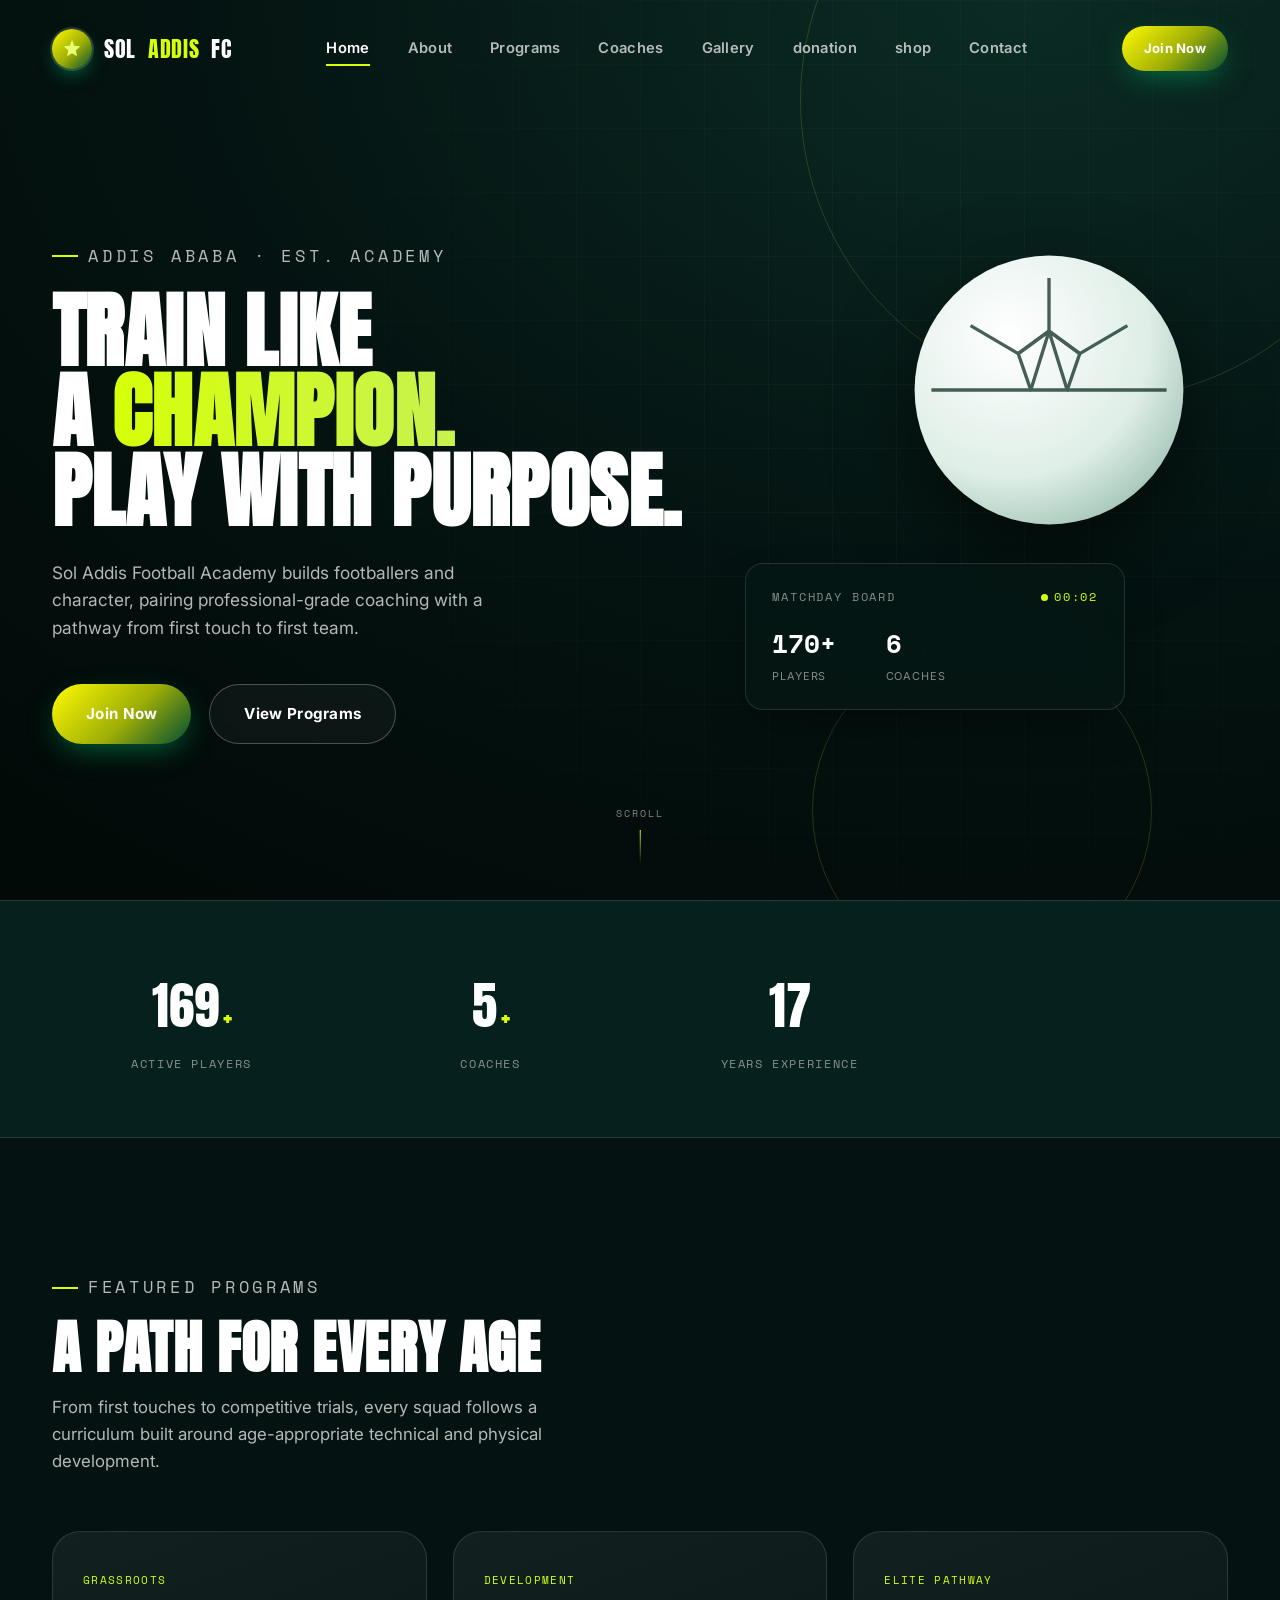
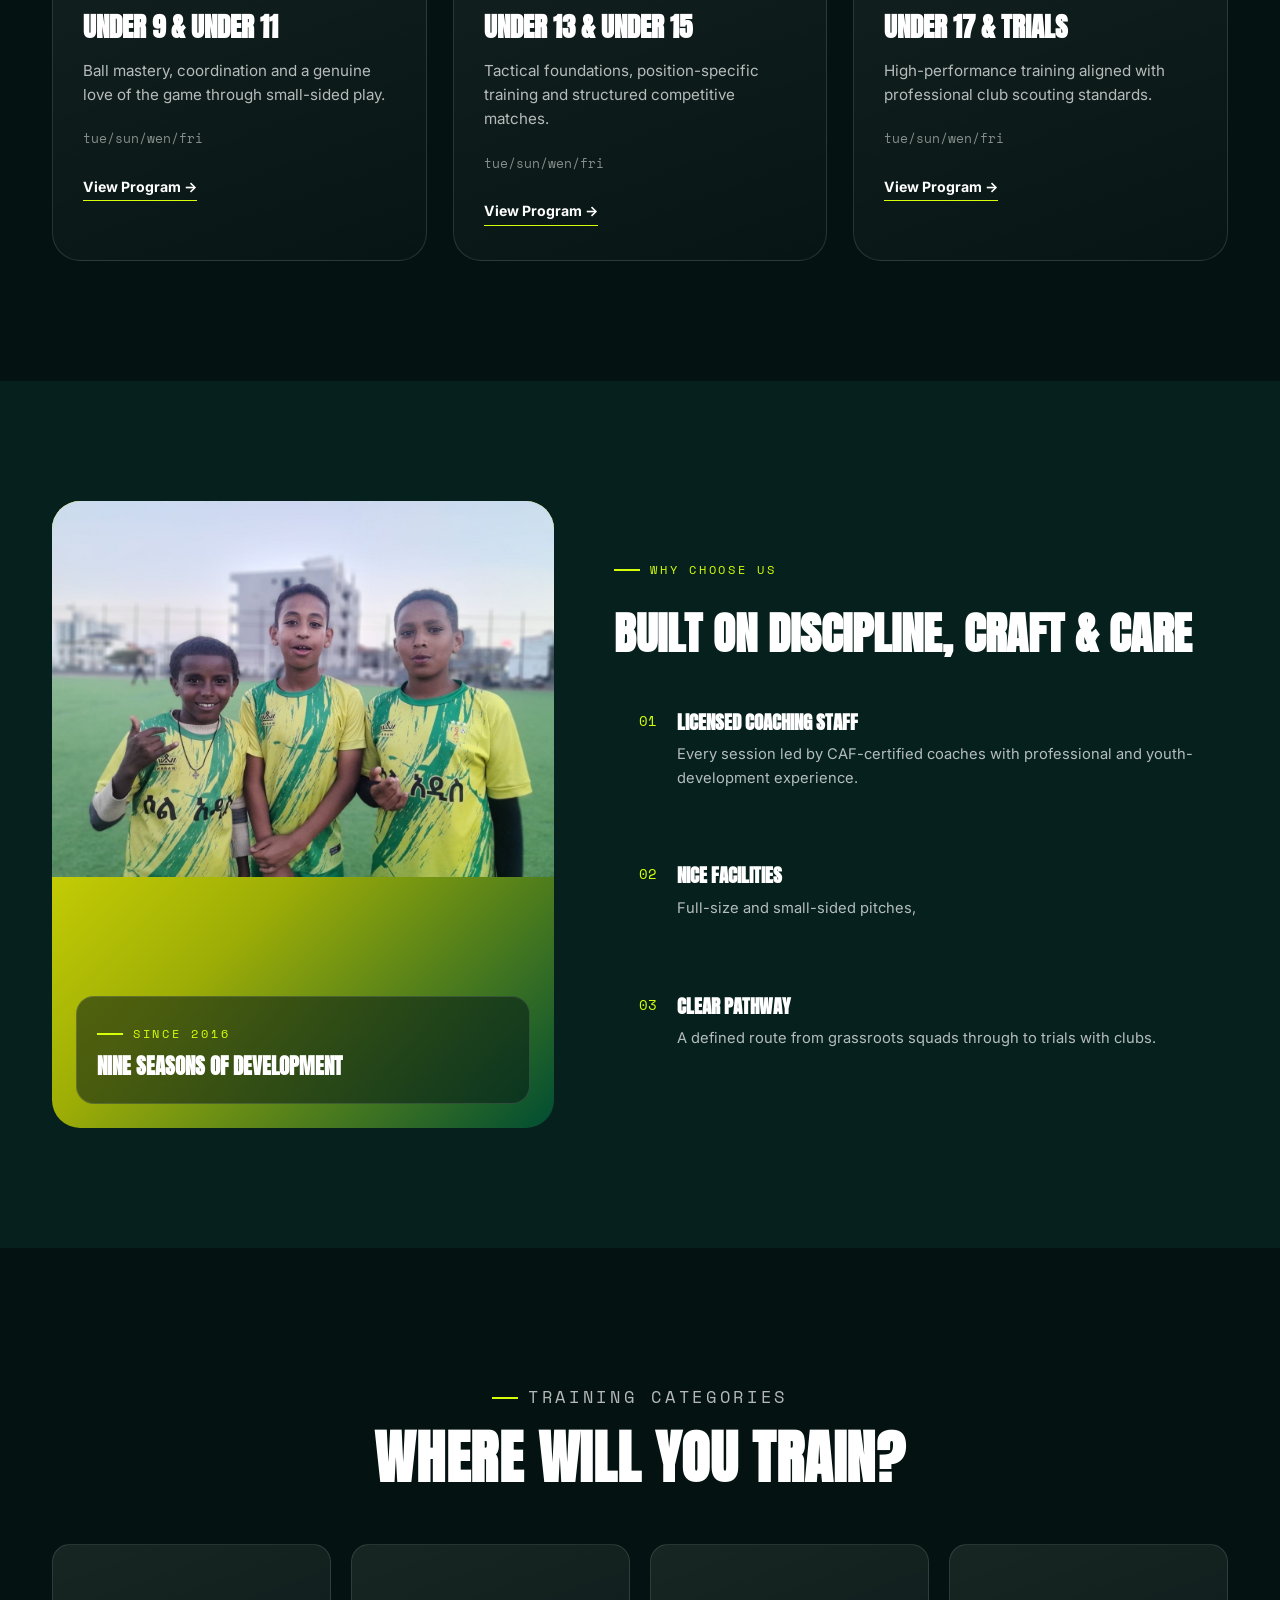
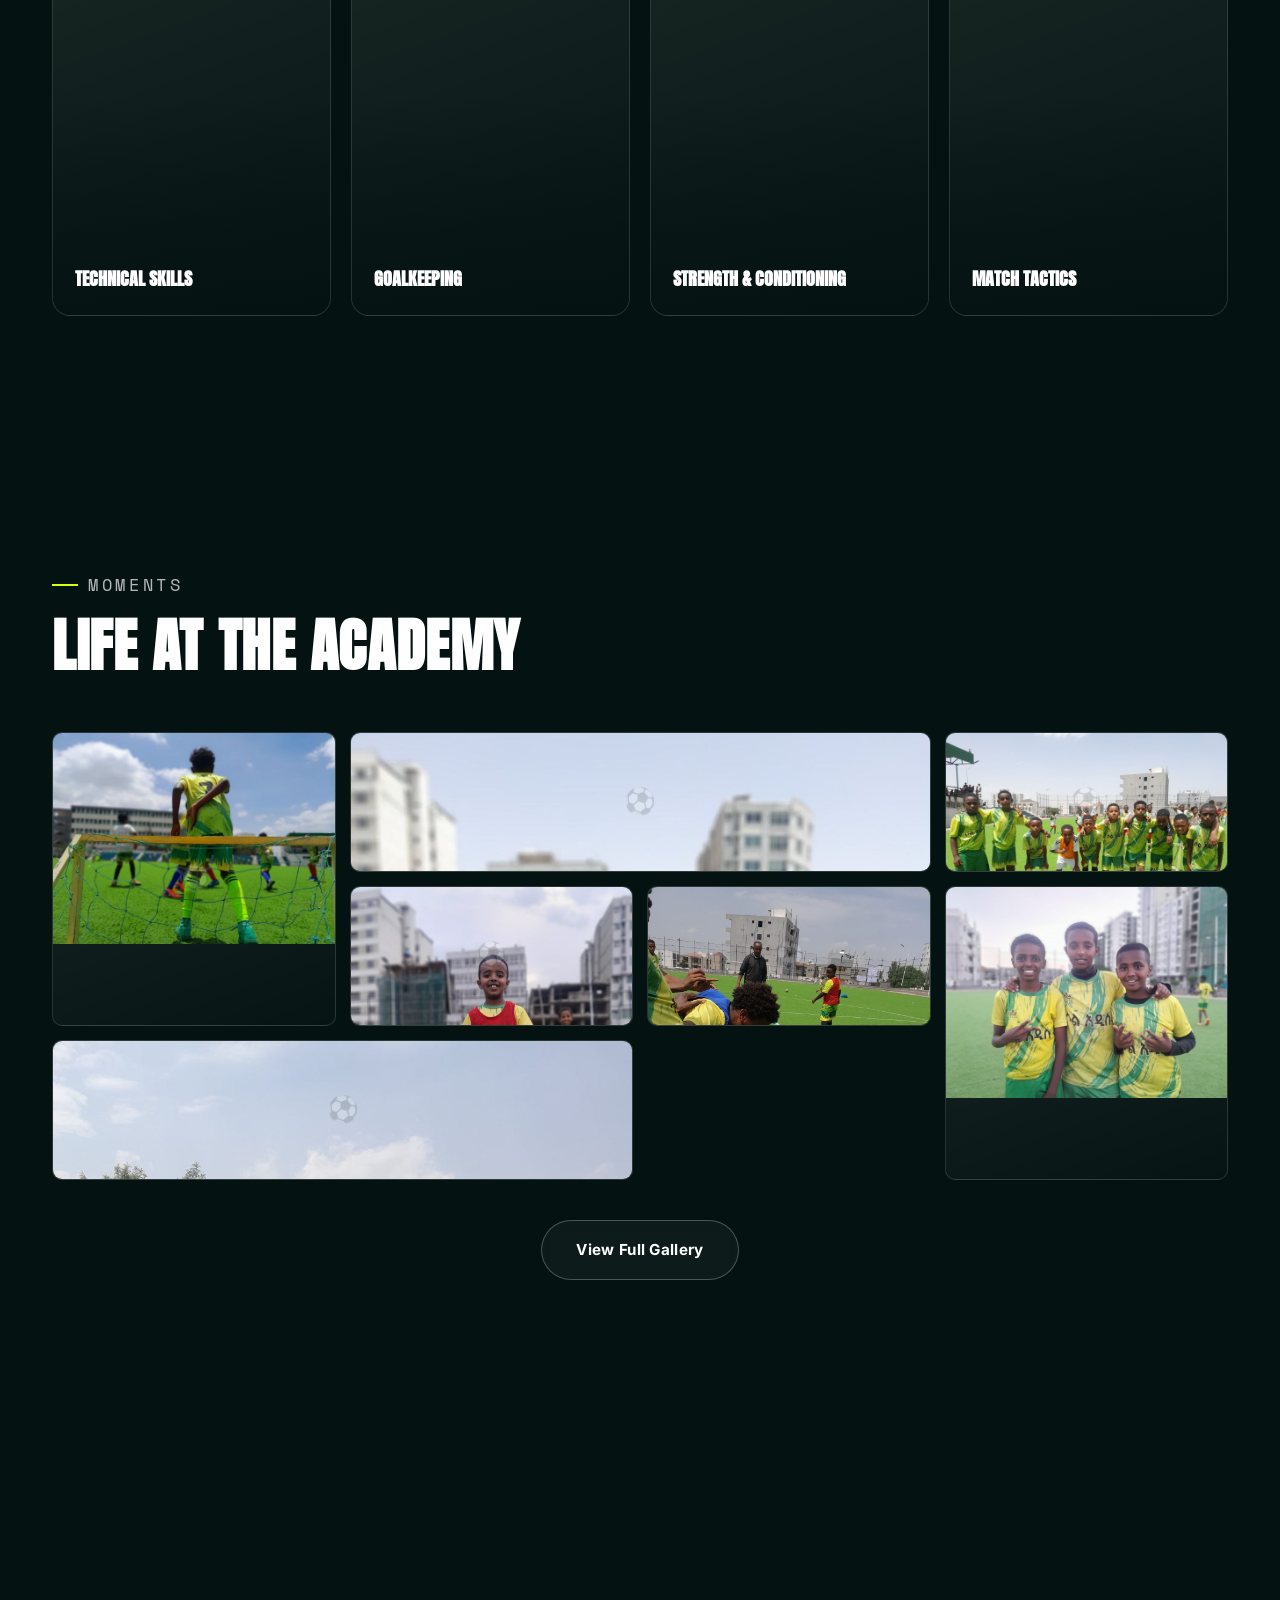
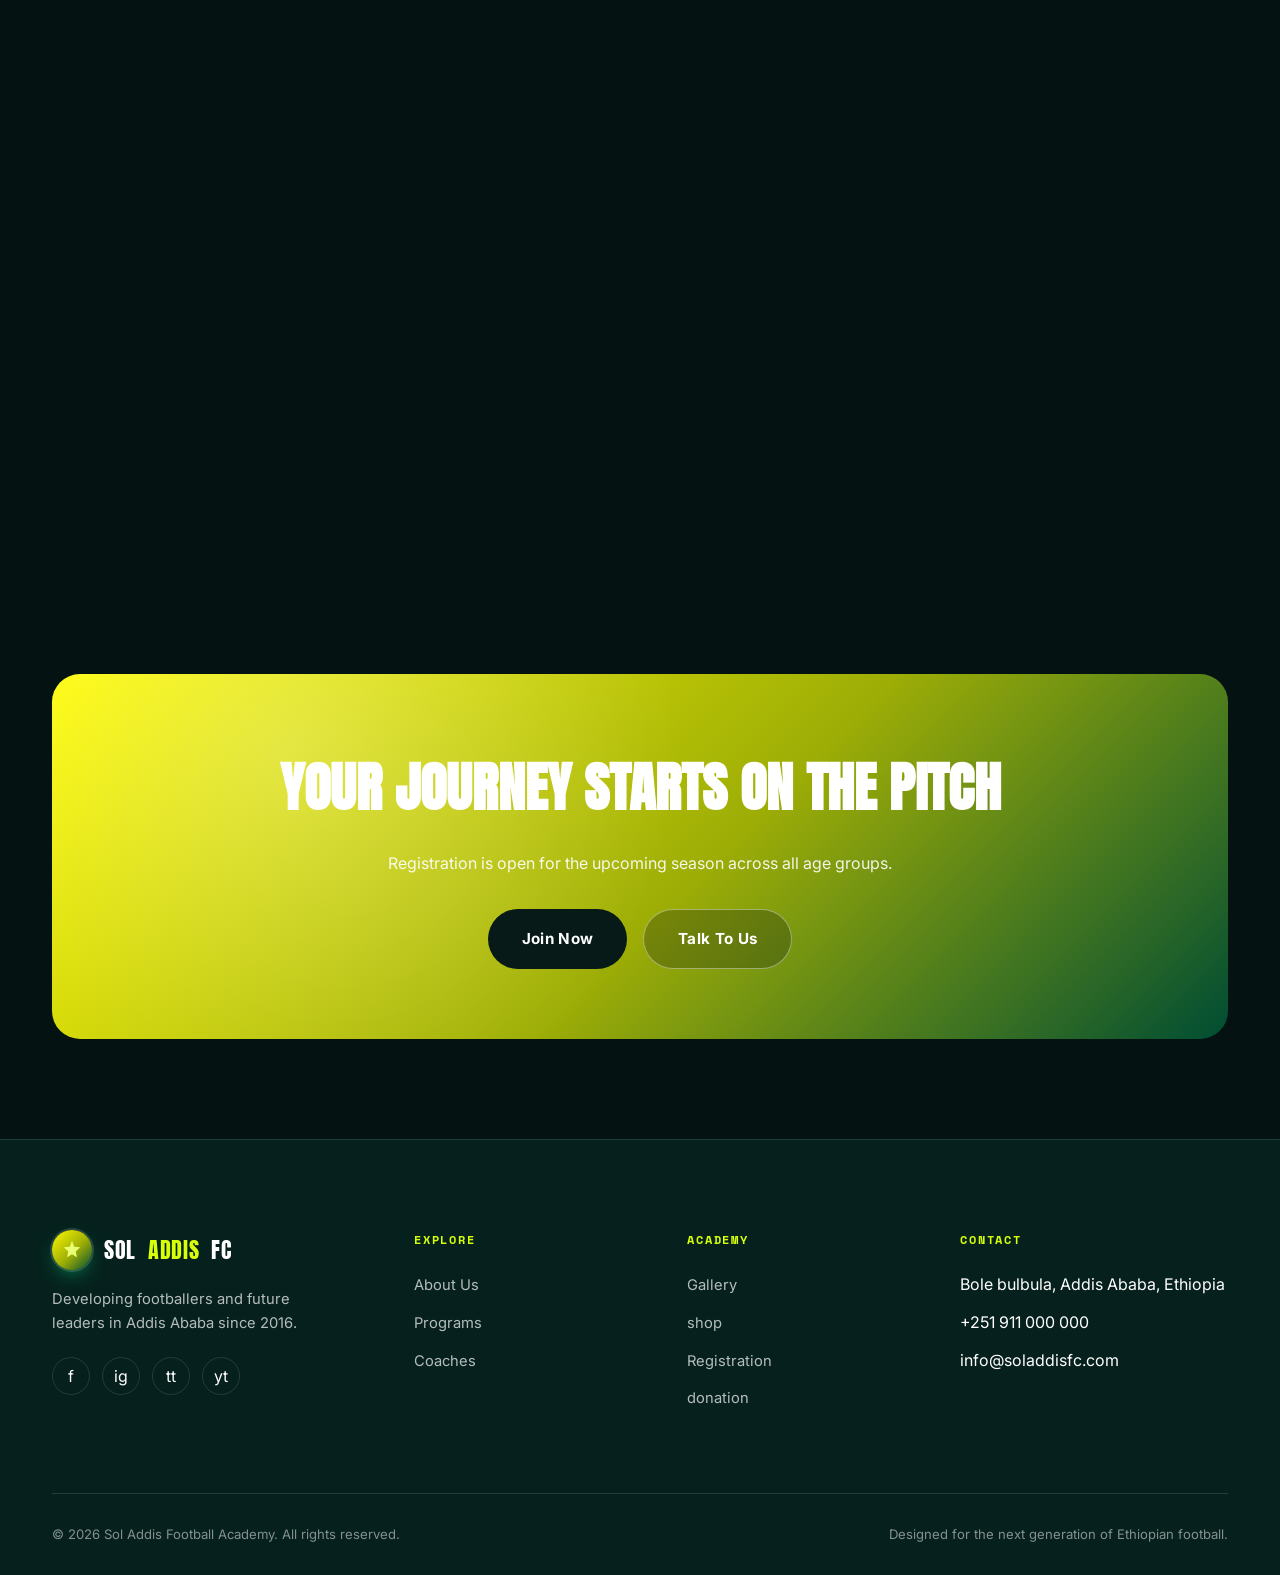
==== index.html @ 3548204c "updated code" ====
<!DOCTYPE html>
<html lang="en">
<head>
<meta charset="UTF-8" />
<meta name="viewport" content="width=device-width, initial-scale=1.0" />
<title>Sol Addis Football Academy | Ethiopia's Home of Future Footballers</title>
<meta name="description" content="Sol Addis Football Academy trains the next generation of Ethiopian footballers with elite coaching, modern facilities and a pathway from grassroots to the professional game." />
<meta name="keywords" content="football academy Ethiopia, Sol Addis, youth football training, Addis Ababa football academy, kids football program" />
<meta name="author" content="Sol Addis Football Academy" />

<!-- Open Graph -->
<meta property="og:title" content="Sol Addis Football Academy" />
<meta property="og:description" content="Elite football training for the next generation, based in Addis Ababa." />
<meta property="og:type" content="website" />
<meta property="og:image" content="images/og-cover.jpg" />

<link rel="preconnect" href="https://fonts.googleapis.com" />
<link rel="preconnect" href="https://fonts.gstatic.com" crossorigin />
<link href="https://fonts.googleapis.com/css2?family=Anton&family=Inter:wght@400;500;600;700;800&family=Space+Mono:wght@400;700&display=swap" rel="stylesheet" />

<link rel="stylesheet" href="style.css" />
<link rel="stylesheet" href="responsive co.css" />
</head>
<body>

<!-- ========================================================================
     LOADING SCREEN
======================================================================== -->
<div class="loader" aria-hidden="true">
  <div class="loader-ball">
    <svg viewBox="0 0 100 100"><polygon points="50,20 65,32 59,50 41,50 35,32" fill="#041311" opacity=".85"/></svg>
  </div>
  <span class="loader-text">SOL ADDIS FC</span>
</div>

<!-- ========================================================================
     NAVIGATION
======================================================================== -->
<header class="navbar">
  <div class="container nav-inner">
    <a href="index.html" class="logo">
      <span class="logo-mark">
        <svg viewBox="0 0 24 24" fill="none" xmlns="http://www.w3.org/2000/svg"><path d="M12 2L14.5 8.5L21 9L16 13.5L17.5 20L12 16.5L6.5 20L8 13.5L3 9L9.5 8.5L12 2Z" fill="#E8FF73"/></svg>
      </span>
      SOL <span>ADDIS</span> FC
    </a>

    <nav class="nav-links" aria-label="Primary">
      <a href="#home" class="active">Home</a>
      <a href="about.html">About</a>
      <a href="programs.html">Programs</a>
      <a href="coaches.html">Coaches</a>
      <a href="gallery.html">Gallery</a>
      <a href="donation.html">donation</a>
  <a href="shop (1).html">shop</a>
      <a href="contact.html">Contact</a>
    </nav>

    <div class="nav-cta">
      <a href="registration.html" class="btn btn-primary btn-sm">Join Now</a>
      <button class="nav-toggle" aria-label="Open menu" aria-expanded="false">
        <span></span><span></span><span></span>
      </button>
    </div>
  </div>
</header>

<!-- Mobile fullscreen menu -->
<div class="mobile-menu">
  <a href="index.html">Home</a>
  <a href="about.html">About</a>
  <a href="programs.html">Programs</a>
  <a href="coaches.html">Coaches</a>
  <a href="gallery.html">Gallery</a>
  <a href="donation.html">donation</a>
  <a href="shop (1).html">shop</a>
  <a href="contact.html">Contact</a>
  <a href="registration.html" class="btn btn-primary" style="margin-top:12px;">Join Now</a>
</div>

<main>

<!-- ========================================================================
     HERO
======================================================================== -->
<section class="hero" id="home">
  <span class="pitch-line l1"></span>
  <span class="pitch-line l2"></span>

  <div class="container hero-grid">
    <div class="hero-copy" data-reveal>
      <p class="eyebrow">Addis Ababa · Est. Academy</p>
      <h1>
        <span class="line">TRAIN LIKE</span>
        <span class="line">A <span class="accent-text">CHAMPION.</span></span>
        <span class="line">PLAY WITH PURPOSE.</span>
      </h1>
      <p>Sol Addis Football Academy builds footballers and character, pairing professional-grade coaching with a pathway from first touch to first team.</p>
      <div class="hero-actions">
        <a href="registration.html" class="btn btn-primary">Join Now</a>
        <a href="programs.html" class="btn btn-ghost">View Programs</a>
      </div>
    </div>

    <div class="hero-visual" data-reveal data-reveal-delay="2">
      <div class="ball-wrap" data-parallax="14">
        <svg viewBox="0 0 200 200" xmlns="http://www.w3.org/2000/svg">
          <defs>
            <radialGradient id="ballShade" cx="35%" cy="30%" r="75%">
              <stop offset="0%" stop-color="#ffffff"/>
              <stop offset="70%" stop-color="#dfeee7"/>
              <stop offset="100%" stop-color="#a9c9bd"/>
            </radialGradient>
          </defs>
          <circle cx="100" cy="100" r="96" fill="url(#ballShade)"/>
          <g fill="none" stroke="#0c2b23" stroke-width="2.4" opacity=".75">
            <polygon points="100,58 122,74 113,100 87,100 78,74"/>
            <path d="M100,58 L100,20 M122,74 L156,54 M113,100 L184,100 M87,100 L16,100 M78,74 L44,54"/>
            <path d="M100,58 L78,74 M100,58 L122,74 M113,100 L100,58 M87,100 L100,58"/>
          </g>
        </svg>
      </div>

      <div class="scoreboard">
        <div class="scoreboard-top">
          <span>Matchday Board</span>
          <span class="live" data-live-clock>00:00</span>
        </div>
        <div class="scoreboard-grid">
          <div class="stat"><div class="num" data-count="170" data-suffix="+">0</div><div class="lbl">Players</div></div>
          <div class="stat"><div class="num" data-count="6">0</div><div class="lbl">Coaches</div></div>
          
        </div>
      </div>
    </div>
  </div>

  <div class="scroll-cue"><span>Scroll</span><span class="stick"></span></div>
</section>

<!-- ========================================================================
     STATS STRIP
======================================================================== -->
<section class="stats-strip" aria-label="Academy statistics">
  <div class="container stats-grid">
    <div class="stat-item" data-reveal>
      <div class="count"><span data-count="170" data-suffix="">0</span><span class="plus">+</span></div>
      <div class="lbl">Active Players</div>
    </div>
    <div class="stat-item" data-reveal data-reveal-delay="1">
      <div class="count"><span data-count="6">0</span><span class="plus">+</span></div>
      <div class="lbl"> Coaches</div>
    </div>
    
    <div class="stat-item" data-reveal data-reveal-delay="3">
      <div class="count"><span data-count="18">0</span></div>
      <div class="lbl">Years Experience</div>
    </div>
  </div>
</section>

<!-- ========================================================================
     FEATURED PROGRAMS
======================================================================== -->
<section class="programs" id="programs">
  <div class="container">
    <div class="section-head" data-reveal>
      <p class="eyebrow">Featured Programs</p>
      <h2>A Path For Every Age</h2>
      <p>From first touches to competitive trials, every squad follows a curriculum built around age-appropriate technical and physical development.</p>
    </div>

    <div class="programs-grid">
      <article class="program-card" data-reveal>
        <span class="program-tag">Grassroots</span>
        <h3>Under 9 &amp; Under 11</h3>
        <p>Ball mastery, coordination and a genuine love of the game through small-sided play.</p>
     <div class="program-meta"><span>tue/sun/wen/fri</span><span></span></div>
        <a href="programs.html" class="card-link">View Program →</a>
      </article>

      <article class="program-card" data-reveal data-reveal-delay="1">
        <span class="program-tag">Development</span>
        <h3>Under 13 &amp; Under 15</h3>
        <p>Tactical foundations, position-specific training and structured competitive matches.</p>
         <div class="program-meta"><span>tue/sun/wen/fri</span><span></span></div>
        <a href="programs.html" class="card-link">View Program →</a>
      </article>

      <article class="program-card" data-reveal data-reveal-delay="2">
        <span class="program-tag">Elite Pathway</span>
        <h3>Under 17 &amp; Trials</h3>
        <p>High-performance training aligned with professional club scouting standards.</p>
        <div class="program-meta"><span>tue/sun/wen/fri</span><span></span></div>
        <a href="programs.html" class="card-link">View Program →</a>
      </article>
    </div>
  </div>
</section>

<!-- ========================================================================
     WHY CHOOSE SOL ADDIS
======================================================================== -->
<section class="why">
  <div class="container why-grid">
    <div class="why-visual" data-reveal>
      <img src="image home.png"/>
      <div class="glass-badge">
        <p class="eyebrow" style="margin-bottom:6px;">Since 2016</p>
        
        <h4 style="font-family:var(--font-display);font-size:1.3rem;text-transform:uppercase;">Nine Seasons of Development</h4>
      </div>
    </div>

    <div data-reveal data-reveal-delay="1">
      <p class="eyebrow">Why Choose Us</p>
      <h2 style="font-family:var(--font-display);font-size:clamp(2rem,4vw,2.8rem);text-transform:uppercase;">Built On Discipline, Craft &amp; Care</h2>

      <div class="why-list">
        <div class="why-item">
          <span class="why-num">01</span>
          <div><h4>Licensed Coaching Staff</h4><p>Every session led by CAF-certified coaches with professional and youth-development experience.</p></div>
        </div>
        <div class="why-item">
          <span class="why-num">02</span>
          <div><h4>nice Facilities</h4><p>Full-size and small-sided pitches,</p></div>
        </div>
        <div class="why-item">
          <span class="why-num">03</span>
          <div><h4>Clear Pathway</h4><p>A defined route from grassroots squads through to trials with clubs.</p></div>
        </div>
      </div>
    </div>
  </div>
</section>

<!-- ========================================================================
     TRAINING CATEGORIES
======================================================================== -->
<section class="categories">
  <div class="container">
    <div class="section-head center" data-reveal style="margin-left:auto;margin-right:auto;">
      <p class="eyebrow" style="justify-content:center;">Training Categories</p>
      <h2>Where Will You Train?</h2>
    </div>
    <div class="categories-grid">
      <div class="cat-card" data-reveal><h4>Technical Skills</h4></div>
      
      <div class="cat-card" data-reveal data-reveal-delay="1"><h4>Goalkeeping</h4> </div>
      <div class="cat-card" data-reveal data-reveal-delay="2"><h4>Strength &amp; Conditioning</h4></div>
      <div class="cat-card" data-reveal data-reveal-delay="3"><h4>Match Tactics </h4></div>
    </div>
  </div>
</section>

<!-- ========================================================================
     GALLERY PREVIEW
======================================================================== -->
<section class="gallery-section">
  <div class="container">
    <div class="section-head" data-reveal>
      <p class="eyebrow">Moments</p>
      <h2>Life At The Academy</h2>
    </div>
    <div class="gallery-preview-grid" data-reveal>
      <div class="g-item tall"><img src="goalkeper.png"/></div>
      <div class="g-item wide"><img src="player.png"/></div>
      <div class="g-item"><img src="players 2.png"/></div>
      <div class="g-item"><img src="players 3.png"/></div>
      <div class="g-item"><img src="player 4.png"/></div>
      <div class="g-item tall"><img src="player 5.png"/></div>
      <div class="g-item wide"><img src="player 6.png"/></div>
    </div>
    <div style="text-align:center;margin-top:40px;">
      <a href="gallery.html" class="btn btn-ghost">View Full Gallery</a>
    </div>
  </div>
</section>

<!-- ========================================================================
     UPCOMING EVENTS
======================================================================== -->
<section class="events" id="events">
  <div class="container">
    <div class="section-head" data-reveal>
      <p class="eyebrow">Upcoming</p>
      <h2>Events &amp; Trials</h2>
    </div>
    <div class="events-grid">
      <article class="event-card" data-reveal>
        <div class="event-date"><span>Aug 02</span><span>2026</span></div>
        <div class="event-body">
          <h4>Open Trials — U15/U17</h4>
          <p>Scouted trial sessions for the elite pathway squads.</p>
          <a href="programs.html" class="card-link">Details →</a>
        </div>
      </article>
      <article class="event-card" data-reveal data-reveal-delay="1">
        <div class="event-date"><span>Aug 16</span><span>2026</span></div>
        <div class="event-body">
          <h4>airobics Day</h4>
          <p>intensive airobics for all age groups</p>
          <a href="programs.html" class="card-link">Details →</a>
        </div>
      </article>
      <article class="event-card" data-reveal data-reveal-delay="2">
        <div class="event-date"><span>Sep 05</span><span>2026</span></div>
        <div class="event-body">
          <h4>summer  Camp</h4>
          <p>A full week intensive camp for all age groups.</p>
          <a href="programs.html" class="card-link">Details →</a>
        </div>
      </article>
    </div>
  </div>
</section>

<!-- ========================================================================
     TESTIMONIALS
======================================================================== -->
 <!--   <section class="testimonials">
  <div class="container">
    <div class="section-head center" data-reveal>
      <p class="eyebrow" style="justify-content:center;">Voices</p>
      <h2>What Families Say</h2>
    </div>
    <div class="testi-grid">
      <div class="testi-card" data-reveal>
        <div class="testi-quote">“</div>
        <p>My son's confidence, both on and off the pitch, has grown enormously since joining the academy.</p>
        <div class="testi-person"><div class="testi-avatar"></div><div><h5>Selam T.</h5><span>Parent, U11 Squad</span></div></div>
      </div>
      <div class="testi-card" data-reveal data-reveal-delay="1">
        <div class="testi-quote">“</div>
        <p>The coaching staff pushed me technically further than I thought possible in one season.</p>
        <div class="testi-person"><div class="testi-avatar"></div><div><h5>Nahom B.</h5><span>Player, Elite Pathway</span></div></div>
      </div>
      <div class="testi-card" data-reveal data-reveal-delay="2">
        <div class="testi-quote">“</div>
        <p>A professional environment with real structure — exactly what youth football here needed.</p>
        <div class="testi-person"><div class="testi-avatar"></div><div><h5>Coach Dawit</h5><span>Partner Club Scout</span></div></div>
      </div>
    </div>
  </div>
</section>      -->

<!-- ========================================================================
     SPONSORS
======================================================================== -->
<section class="sponsors" style="padding:60px 0;">
  <div class="container">
    <div class="sponsors-row" data-reveal>
      <span class="sponsor"></span>
      <span class="sponsor"></span>
      <span class="sponsor"></span>
      <span class="sponsor"></span>
      <span class="sponsor"></span>
    </div>
  </div>
</section>

<!-- ========================================================================
     CALL TO ACTION
======================================================================== -->
<section class="cta-section">
  <div class="container">
    <div class="cta-box" data-reveal>
      <h2>Your Journey Starts On The Pitch</h2>
      <p>Registration is open for the upcoming season across all age groups.</p>
      <div class="btn-actions">
        <a href="registration.html" class="btn btn-primary on-green">Join Now</a>
        <a href="contact.html" class="btn btn-ghost">Talk To Us</a>
      </div>
    </div>
  </div>
</section>

</main>

<!-- ========================================================================
     FOOTER
======================================================================== -->
<footer class="footer">
  <div class="container">
    <div class="footer-grid">
      <div class="footer-brand">
        <a href="index.html" class="logo">
          <span class="logo-mark">
            <svg viewBox="0 0 24 24" fill="none" xmlns="http://www.w3.org/2000/svg"><path d="M12 2L14.5 8.5L21 9L16 13.5L17.5 20L12 16.5L6.5 20L8 13.5L3 9L9.5 8.5L12 2Z" fill="#E8FF73"/></svg>
          </span>
          SOL <span>ADDIS</span> FC
        </a>
        <p>Developing footballers and future leaders in Addis Ababa since 2016.</p>
        <div class="footer-social">
          <a href="#" aria-label="Facebook">f</a>
          <a href="#" aria-label="Instagram">ig</a>
          <a href="#" aria-label="TikTok">tt</a>
          <a href="#" aria-label="YouTube">yt</a>
        </div>
      </div>

      <div class="footer-col">
        <h5>Explore</h5>
        <ul>
          <li><a href="about.html">About Us</a></li>
          <li><a href="programs.html">Programs</a></li>
          <li><a href="coaches.html">Coaches</a></li>
         
        </ul>
      </div>

      <div class="footer-col">
        <h5>Academy</h5>
        <ul>
          <li><a href="gallery.html">Gallery</a></li>
          <li><a href="shop (1).html">shop</a></li>
          <li><a href="registration.html">Registration</a></li>
          <li><a href="donation.html">donation</a></li>
        </ul>
      </div>

      <div class="footer-col">
        <h5>Contact</h5>
        <ul>
          <li>Bole bulbula, Addis Ababa, Ethiopia</li>
          <li>+251 911 000 000</li>
          <li>info@soladdisfc.com</li>
        </ul>
      </div>
    </div>

    <div class="footer-bottom">
      <span>© 2026 Sol Addis Football Academy. All rights reserved.</span>
      <span>Designed for the next generation of Ethiopian football.</span>
    </div>
  </div>
</footer>

<button class="back-to-top" aria-label="Back to top">
  <svg width="20" height="20" viewBox="0 0 24 24" fill="none"><path d="M12 19V5M5 12l7-7 7 7" stroke="#071A17" stroke-width="2.4" stroke-linecap="round" stroke-linejoin="round"/></svg>
</button>

<script src="animation.js"></script>
<script src="main.js"></script>
</body>
</html>
---- style.css ----
/* ==========================================================================
   SOL ADDIS FOOTBALL ACADEMY — CORE STYLESHEET
   Design tokens: primary #00C16E · secondary #018A58 · dark #071A17
   background #041311 · accent #E8FF73
   Type: Anton (display) / Inter (body) / Space Mono (scoreboard/eyebrow)
   ========================================================================== */

:root{
  --primary:#00C16E;
  --primary-soft:#00c16e33;
  --secondary:#018A58;
  --dark:#071A17;
  --bg:#041311;
  --bg-2:#06211d;
  --accent:#d6ff09;
  --white:#FFFFFF;
  --white-70:rgba(255,255,255,.7);
  --white-50:rgba(255,255,255,.5);
  --glass-bg:rgba(255,255,255,.05);
  --glass-border:rgba(255,255,255,.12);
  --glass-bg-strong:rgba(7,26,23,.55);

  --grad-primary:linear-gradient(135deg,#fffb02 0%,#9dad06 55%,#004d33 100%);
  --grad-hero:radial-gradient(120% 120% at 80% 0%, #0b2b24 0%, #041311 55%, #020a08 100%);
  --grad-accent-line:linear-gradient(90deg,transparent,#E8FF73,transparent);

  --shadow-glow:0 0 40px rgba(0,193,110,.25);
  --shadow-card:0 20px 50px -20px rgba(0,0,0,.6);

  --font-display:"Anton",sans-serif;
  --font-body:"Inter",sans-serif;
  --font-mono:"Space Mono",monospace;

  --container:1240px;
  --radius-lg:28px;
  --radius-md:18px;
  --radius-sm:10px;

  --ease:cubic-bezier(.16,.84,.44,1);
}

*,*::before,*::after{box-sizing:border-box;margin:0;padding:0;}
html{scroll-behavior:smooth;}
@media (prefers-reduced-motion: reduce){
  html{scroll-behavior:auto;}
  *,*::before,*::after{animation-duration:.001ms !important;animation-iteration-count:1 !important;transition-duration:.001ms !important;}
}

body{
  font-family:var(--font-body);
  background:var(--bg);
  color:var(--white);
  line-height:1.6;
  overflow-x:hidden;
  -webkit-font-smoothing:antialiased;
}

img{max-width:100%;display:block;}
a{color:inherit;text-decoration:none;}
ul{list-style:none;}
button{font-family:inherit;cursor:pointer;border:none;background:none;color:inherit;}
input,textarea,select{font-family:inherit;}

.container{
  width:100%;
  max-width:var(--container);
  margin:0 auto;
  padding:0 32px;
}

:focus-visible{
  outline:2px solid var(--accent);
  outline-offset:3px;
}

/* ---------- Eyebrow / Scoreboard label ---------- */
.eyebrow{
  font-family:var(--font-mono);
  font-size:.78rem;
  letter-spacing:.22em;
  text-transform:uppercase;
  color:var(--accent);
  display:inline-flex;
  align-items:center;
  gap:10px;
  margin-bottom:18px;
}
.eyebrow::before{
  content:"";
  width:26px;height:2px;
  background:var(--accent);
  display:inline-block;
}

.section-head{
  max-width:640px;
  margin-bottom:56px;
}
.section-head.center{
  margin-left:auto;margin-right:auto;text-align:center;
}
.section-head h2{
  font-family:var(--font-display);
  font-size:clamp(2.2rem,4.6vw,3.6rem);
  line-height:1.02;
  letter-spacing:.01em;
  text-transform:uppercase;
}
.section-head p{
  color:var(--white-70);
  margin-top:16px;
  font-size:1.05rem;
  max-width:520px;
}
.section-head.center p{margin-left:auto;margin-right:auto;}

section{
  position:relative;
  padding:120px 0;
}

/* ---------- Buttons ---------- */
.btn{
  position:relative;
  display:inline-flex;
  align-items:center;
  gap:10px;
  font-family:var(--font-body);
  font-weight:700;
  font-size:.95rem;
  letter-spacing:.02em;
  padding:17px 34px;
  border-radius:100px;
  overflow:hidden;
  isolation:isolate;
  transition:transform .35s var(--ease),box-shadow .35s var(--ease);
}
.btn-primary{
  background:var(--grad-primary);
  color:var(--white);
  box-shadow:0 10px 30px -8px rgba(0,193,110,.55);
}
.btn-primary:hover{transform:translateY(-3px);box-shadow:0 16px 36px -8px rgba(0,193,110,.75);}
.btn-ghost{
  background:rgba(255,255,255,.04);
  border:1px solid rgba(255,255,255,.25);
  color:var(--white);
  backdrop-filter:blur(8px);
}
.btn-ghost:hover{border-color:var(--accent);color:var(--accent);transform:translateY(-3px);}
.btn-sm{padding:12px 22px;font-size:.82rem;}

/* ripple */
.btn .ripple{
  position:absolute;
  border-radius:50%;
  background:rgba(255,255,255,.5);
  transform:scale(0);
  animation:ripple .6s var(--ease);
  pointer-events:none;
}
@keyframes ripple{to{transform:scale(3);opacity:0;}}

/* ==========================================================================
   LOADING SCREEN
   ========================================================================== */
.loader{
  position:fixed;inset:0;z-index:9999;
  background:var(--bg);
  display:flex;align-items:center;justify-content:center;
  transition:opacity .7s var(--ease),visibility .7s var(--ease);
}
.loader.hidden{opacity:0;visibility:hidden;}
.loader-ball{
  width:64px;height:64px;
  border-radius:50%;
  background:radial-gradient(circle at 35% 30%, #fff, #cfe9de 60%, #9fd8bf 100%);
  position:relative;
  animation:loaderBounce 1s ease-in-out infinite;
}
.loader-ball svg{width:100%;height:100%;}
.loader-text{
  position:absolute;
  margin-top:120px;
  font-family:var(--font-mono);
  letter-spacing:.3em;
  font-size:.75rem;
  color:var(--white-50);
}
@keyframes loaderBounce{
  0%,100%{transform:translateY(0) scale(1);}
  50%{transform:translateY(-22px) scale(1.04);}
}

/* ==========================================================================
   NAVIGATION
   ========================================================================== */
.navbar{
  position:fixed;top:0;left:0;width:100%;
  z-index:1000;
  padding:26px 0;
  transition:padding .4s var(--ease),background .4s var(--ease),box-shadow .4s var(--ease);
}
.navbar.scrolled{
  padding:14px 0;
  background:rgba(4,19,17,.65);
  backdrop-filter:blur(18px) saturate(140%);
  -webkit-backdrop-filter:blur(18px) saturate(140%);
  border-bottom:1px solid var(--glass-border);
  box-shadow:0 10px 30px -15px rgba(0,0,0,.6);
}
.nav-inner{
  display:flex;align-items:center;justify-content:space-between;
}
.logo{
  display:flex;align-items:center;gap:12px;
  font-family:var(--font-display);
  font-size:1.4rem;
  letter-spacing:.03em;
  text-transform:uppercase;
}
.logo-mark{
  width:40px;height:40px;
  border-radius:50%;
  background:var(--grad-primary);
  display:flex;align-items:center;justify-content:center;
  box-shadow:0 0 0 2px rgba(255,255,255,.15),0 8px 20px -6px rgba(0,193,110,.7);
}
.logo-mark svg{width:22px;height:22px;}
.logo span{color:var(--accent);}

.nav-links{
  display:flex;align-items:center;gap:38px;
}
.nav-links a{
  position:relative;
  font-size:.92rem;
  font-weight:600;
  letter-spacing:.02em;
  padding:6px 0;
  color:var(--white-70);
  transition:color .3s;
}
.nav-links a::after{
  content:"";
  position:absolute;left:0;bottom:0;
  width:0;height:2px;
  background:var(--accent);
  transition:width .35s var(--ease);
}
.nav-links a:hover,.nav-links a.active{color:var(--white);}
.nav-links a:hover::after,.nav-links a.active::after{width:100%;}

.nav-cta{display:flex;align-items:center;gap:18px;}

.nav-toggle{
  display:none;
  flex-direction:column;
  gap:5px;
  width:30px;
  z-index:1100;
}
.nav-toggle span{
  height:2px;width:100%;
  background:var(--white);
  border-radius:2px;
  transition:transform .35s var(--ease),opacity .35s var(--ease);
}
.nav-toggle.active span:nth-child(1){transform:translateY(7px) rotate(45deg);}
.nav-toggle.active span:nth-child(2){opacity:0;}
.nav-toggle.active span:nth-child(3){transform:translateY(-7px) rotate(-45deg);}

.mobile-menu{
  position:fixed;inset:0;
  background:var(--dark);
  z-index:1050;
  display:flex;flex-direction:column;
  align-items:center;justify-content:center;
  gap:28px;
  transform:translateY(-100%);
  transition:transform .5s var(--ease);
}
.mobile-menu.active{transform:translateY(0);}
.mobile-menu a{
  font-family:var(--font-display);
  font-size:1.8rem;
  text-transform:uppercase;
  letter-spacing:.03em;
}

/* ==========================================================================
   HERO
   ========================================================================== */
.hero{
  position:relative;
  min-height:100vh;
  display:flex;align-items:center;
  padding-top:140px;
  padding-bottom:80px;
  background:var(--grad-hero);
  overflow:hidden;
}
.hero::before{
  content:"";
  position:absolute;inset:0;
  background-image:
    linear-gradient(rgba(255,255,255,.035) 1px, transparent 1px),
    linear-gradient(90deg, rgba(255,255,255,.035) 1px, transparent 1px);
  background-size:64px 64px;
  mask-image:radial-gradient(circle at 70% 40%, black, transparent 70%);
  pointer-events:none;
}
.pitch-line{
  position:absolute;
  border:1px solid rgba(232,255,115,.15);
  border-radius:50%;
  pointer-events:none;
}
.pitch-line.l1{width:600px;height:600px;top:-200px;right:-120px;}
.pitch-line.l2{width:340px;height:340px;bottom:-80px;right:10%;}

.hero-grid{
  position:relative;z-index:2;
  display:grid;
  grid-template-columns:1.15fr .85fr;
  gap:40px;
  align-items:center;
}
.hero-copy .eyebrow{margin-bottom:22px;}
.hero-copy h1{
  font-family:var(--font-display);
  font-size:clamp(2.8rem,6.4vw,5.4rem);
  line-height:.98;
  text-transform:uppercase;
  letter-spacing:.005em;
}
.hero-copy h1 .line{display:block;}
.hero-copy h1 .accent-text{
  background:linear-gradient(90deg,var(--accent),#c8f24e);
  -webkit-background-clip:text;background-clip:text;color:transparent;
}
.hero-copy p{
  margin-top:26px;
  max-width:480px;
  color:var(--white-70);
  font-size:1.08rem;
}
.hero-actions{
  display:flex;gap:18px;flex-wrap:wrap;
  margin-top:42px;
}

/* floating ball + scoreboard visual */
.hero-visual{
  position:relative;
  min-height:460px;
}
.ball-wrap{
  position:absolute;
  top:0;right:8%;
  width:280px;height:280px;
  animation:floatBall 5s ease-in-out infinite;
  filter:drop-shadow(0 30px 40px rgba(0,0,0,.55));
}
@keyframes floatBall{
  0%,100%{transform:translateY(0) rotate(0deg);}
  50%{transform:translateY(-26px) rotate(8deg);}
}
.ball-wrap svg{width:100%;height:100%;}

.scoreboard{
  position:absolute;
  bottom:0;left:0;
  width:100%;
  max-width:380px;
  background:var(--glass-bg-strong);
  border:1px solid var(--glass-border);
  backdrop-filter:blur(20px);
  border-radius:var(--radius-md);
  padding:24px 26px;
  box-shadow:var(--shadow-card);
}
.scoreboard-top{
  display:flex;justify-content:space-between;align-items:center;
  font-family:var(--font-mono);
  font-size:.72rem;
  letter-spacing:.16em;
  color:var(--white-50);
  text-transform:uppercase;
  margin-bottom:16px;
}
.scoreboard-top .live{
  display:flex;align-items:center;gap:6px;color:var(--accent);
}
.scoreboard-top .live::before{
  content:"";width:7px;height:7px;border-radius:50%;background:var(--accent);
  animation:blink 1.4s infinite;
}
@keyframes blink{0%,100%{opacity:1;}50%{opacity:.25;}}
.scoreboard-grid{
  display:grid;grid-template-columns:repeat(3,1fr);
  gap:14px;
}
.scoreboard-grid .stat{text-align:left;}
.scoreboard-grid .num{
  font-family:var(--font-mono);
  font-size:1.6rem;
  font-weight:700;
  color:var(--white);
}
.scoreboard-grid .lbl{
  font-size:.68rem;
  letter-spacing:.08em;
  text-transform:uppercase;
  color:var(--white-50);
  margin-top:4px;
}

.scroll-cue{
  position:absolute;bottom:36px;left:50%;transform:translateX(-50%);
  display:flex;flex-direction:column;align-items:center;gap:8px;
  font-family:var(--font-mono);font-size:.65rem;letter-spacing:.2em;
  color:var(--white-50);text-transform:uppercase;
  z-index:2;
}
.scroll-cue .stick{
  width:1px;height:34px;background:linear-gradient(var(--accent),transparent);
  animation:scrollCue 1.8s ease-in-out infinite;
}
@keyframes scrollCue{0%{opacity:0;transform:scaleY(0);}30%{opacity:1;transform:scaleY(1);}100%{opacity:0;transform:scaleY(1) translateY(10px);}}

/* ==========================================================================
   STATS STRIP
   ========================================================================== */
.stats-strip{
  padding:64px 0;
  background:var(--bg-2);
  border-top:1px solid var(--glass-border);
  border-bottom:1px solid var(--glass-border);
}
.stats-grid{
  display:grid;
  grid-template-columns:repeat(4,1fr);
  gap:20px;
  text-align:center;
}
.stat-item .count{
  font-family:var(--font-display);
  font-size:clamp(2.2rem,4vw,3.2rem);
  color:var(--white);
  display:flex;align-items:baseline;justify-content:center;gap:4px;
}
.stat-item .count .plus{color:var(--accent);font-size:1.6rem;}
.stat-item .lbl{
  margin-top:8px;
  font-family:var(--font-mono);
  font-size:.72rem;
  letter-spacing:.14em;
  text-transform:uppercase;
  color:var(--white-50);
}

/* ==========================================================================
   PROGRAMS
   ========================================================================== */
.programs{background:var(--bg);}
.programs-grid{
  display:grid;
  grid-template-columns:repeat(3,1fr);
  gap:26px;
}
.program-card{
  position:relative;
  padding:34px 30px;
  border-radius:var(--radius-lg);
  background:linear-gradient(160deg,rgba(255,255,255,.06),rgba(255,255,255,.015));
  border:1px solid var(--glass-border);
  overflow:hidden;
  transition:transform .5s var(--ease),border-color .5s var(--ease);
}
.program-card::before{
  content:"";
  position:absolute;inset:0;
  background:var(--grad-primary);
  opacity:0;
  transition:opacity .5s var(--ease);
  z-index:0;
}
.program-card:hover{transform:translateY(-10px);border-color:rgba(232,255,115,.4);}
.program-card:hover::before{opacity:.12;}
.program-card > *{position:relative;z-index:1;}
.program-tag{
  font-family:var(--font-mono);
  font-size:.7rem;
  letter-spacing:.12em;
  color:var(--accent);
  text-transform:uppercase;
}
.program-card h3{
  font-family:var(--font-display);
  font-size:1.7rem;
  margin:14px 0 10px;
  text-transform:uppercase;
}
.program-card p{color:var(--white-70);font-size:.95rem;margin-bottom:22px;}
.program-meta{
  display:flex;gap:16px;margin-bottom:24px;
  font-size:.8rem;color:var(--white-50);
  font-family:var(--font-mono);
}
.program-card a.card-link{
  font-weight:700;font-size:.88rem;
  display:inline-flex;align-items:center;gap:8px;color:var(--white);
  border-bottom:1px solid var(--accent);padding-bottom:2px;
  transition:gap .3s;
}
.program-card a.card-link:hover{gap:14px;color:var(--accent);}

/* ==========================================================================
   WHY CHOOSE US
   ========================================================================== */
.why{
  background:var(--bg-2);
}
.why-grid{
  display:grid;grid-template-columns:.9fr 1.1fr;gap:60px;align-items:center;
}
.why-visual{
  position:relative;
  border-radius:var(--radius-lg);
  overflow:hidden;
  aspect-ratio:4/5;
  background:var(--grad-primary);
}
.why-visual .glass-badge{
  position:absolute;bottom:24px;left:24px;right:24px;
  background:var(--glass-bg-strong);
  border:1px solid var(--glass-border);
  backdrop-filter:blur(16px);
  border-radius:var(--radius-md);
  padding:20px;
}
.why-list{display:grid;gap:20px;margin-top:12px;}
.why-item{
  display:flex;gap:20px;
  padding:24px;
  border-radius:var(--radius-md);
  border:1px solid transparent;
  transition:border-color .4s,background .4s;
}
.why-item:hover{border-color:var(--glass-border);background:rgba(255,255,255,.03);}
.why-num{
  font-family:var(--font-mono);
  font-size:.85rem;color:var(--accent);
  flex-shrink:0;padding-top:4px;
}
.why-item h4{font-family:var(--font-display);font-size:1.2rem;text-transform:uppercase;margin-bottom:6px;}
.why-item p{color:var(--white-70);font-size:.92rem;}

/* ==========================================================================
   TRAINING CATEGORIES
   ========================================================================== */
.categories-grid{
  display:grid;grid-template-columns:repeat(4,1fr);gap:20px;
}
.cat-card{
  position:relative;
  border-radius:var(--radius-md);
  aspect-ratio:3/4;
  overflow:hidden;
  background:linear-gradient(160deg,rgba(255,255,255,.08),rgba(255,255,255,.01));
  border:1px solid var(--glass-border);
  display:flex;align-items:flex-end;
  padding:22px;
  transition:transform .5s var(--ease);
}
.cat-card:hover{transform:translateY(-8px);}
.cat-card::after{
  content:"";position:absolute;inset:0;
  background:linear-gradient(0deg,rgba(4,19,17,.85),transparent 60%);
}
.cat-card h4{
  position:relative;z-index:1;
  font-family:var(--font-display);
  font-size:1.15rem;text-transform:uppercase;
}

/* ==========================================================================
   GALLERY PREVIEW
   ========================================================================== */
.gallery-preview-grid{
  display:grid;
  grid-template-columns:repeat(4,1fr);
  grid-auto-rows:140px;
  gap:14px;
}
.gallery-preview-grid .g-item{
  border-radius:var(--radius-sm);
  background:linear-gradient(160deg,rgba(255,255,255,.09),rgba(255,255,255,.01));
  border:1px solid var(--glass-border);
  overflow:hidden;position:relative;
}
.gallery-preview-grid .g-item.tall{grid-row:span 2;}
.gallery-preview-grid .g-item.wide{grid-column:span 2;}
.gallery-preview-grid .g-item::after{
  content:"⚽";
  position:absolute;inset:0;display:flex;align-items:center;justify-content:center;
  font-size:1.6rem;opacity:.18;
}

/* ==========================================================================
   EVENTS
   ========================================================================== */
.events-grid{
  display:grid;grid-template-columns:repeat(3,1fr);gap:24px;
}
.event-card{
  border-radius:var(--radius-md);
  border:1px solid var(--glass-border);
  background:rgba(255,255,255,.03);
  padding:0;overflow:hidden;
  transition:transform .4s var(--ease),border-color .4s;
}
.event-card:hover{transform:translateY(-8px);border-color:var(--primary);}
.event-date{
  display:flex;justify-content:space-between;align-items:center;
  padding:18px 24px;
  background:var(--grad-primary);
  font-family:var(--font-mono);
  font-size:.78rem;letter-spacing:.08em;text-transform:uppercase;
}
.event-body{padding:24px;}
.event-body h4{font-family:var(--font-display);font-size:1.3rem;text-transform:uppercase;margin-bottom:10px;}
.event-body p{color:var(--white-70);font-size:.9rem;margin-bottom:18px;}

/* ==========================================================================
   TESTIMONIALS
   ========================================================================== */
.testimonials{background:var(--bg-2);}
.testi-grid{
  display:grid;grid-template-columns:repeat(3,1fr);gap:24px;
}
.testi-card{
  padding:32px;
  border-radius:var(--radius-md);
  background:rgba(255,255,255,.04);
  border:1px solid var(--glass-border);
}
.testi-quote{
  font-family:var(--font-display);
  font-size:3rem;color:var(--accent);line-height:.5;
}
.testi-card p{color:var(--white-70);margin:18px 0 22px;font-size:.95rem;}
.testi-person{display:flex;align-items:center;gap:14px;}
.testi-avatar{
  width:44px;height:44px;border-radius:50%;
  background:var(--grad-primary);
}
.testi-person h5{font-size:.95rem;}
.testi-person span{font-size:.8rem;color:var(--white-50);}

/* ==========================================================================
   SPONSORS
   ========================================================================== */
.sponsors-row{
  display:flex;justify-content:space-between;align-items:center;
  flex-wrap:wrap;gap:40px;
  opacity:.6;
}
.sponsors-row .sponsor{
  font-family:var(--font-display);
  font-size:1.3rem;letter-spacing:.05em;text-transform:uppercase;
  color:var(--white-50);
}

/* ==========================================================================
   CTA
   ========================================================================== */
.cta-section{
  padding:100px 0;
}
.cta-box{
  position:relative;
  border-radius:var(--radius-lg);
  background:var(--grad-primary);
  padding:70px 60px;
  text-align:center;
  overflow:hidden;
}
.cta-box::before{
  content:"";
  position:absolute;inset:0;
  background:radial-gradient(circle at 20% 20%, rgba(255,255,255,.25), transparent 40%);
}
.cta-box h2{
  position:relative;z-index:1;
  font-family:var(--font-display);
  font-size:clamp(2rem,5vw,3.4rem);
  text-transform:uppercase;
  margin-bottom:20px;
}
.cta-box p{position:relative;z-index:1;max-width:520px;margin:0 auto 32px;color:rgba(255,255,255,.9);}
.cta-box .btn-ghost{position:relative;z-index:1;background:rgba(4,19,17,.25);border-color:rgba(255,255,255,.4);}
.cta-box .btn-actions{position:relative;z-index:1;display:flex;gap:16px;justify-content:center;flex-wrap:wrap;}
.cta-box .btn-primary.on-green{background:var(--dark);box-shadow:none;}

/* ==========================================================================
   FOOTER
   ========================================================================== */
.footer{
  background:var(--bg-2);
  border-top:1px solid var(--glass-border);
  padding:90px 0 30px;
}
.footer-grid{
  display:grid;
  grid-template-columns:1.4fr 1fr 1fr 1.2fr;
  gap:50px;
  margin-bottom:70px;
}
.footer-brand p{color:var(--white-70);margin:18px 0 22px;font-size:.92rem;max-width:280px;}
.footer-social{display:flex;gap:12px;}
.footer-social a{
  width:38px;height:38px;border-radius:50%;
  border:1px solid var(--glass-border);
  display:flex;align-items:center;justify-content:center;
  transition:background .3s,border-color .3s;
}
.footer-social a:hover{background:var(--primary);border-color:var(--primary);}
.footer h5{
  font-family:var(--font-mono);
  font-size:.78rem;letter-spacing:.14em;text-transform:uppercase;
  color:var(--accent);margin-bottom:22px;
}
.footer ul li{margin-bottom:12px;}
.footer ul li a{color:var(--white-70);font-size:.92rem;transition:color .3s;}
.footer ul li a:hover{color:var(--white);}
.footer-bottom{
  display:flex;justify-content:space-between;align-items:center;
  padding-top:30px;border-top:1px solid var(--glass-border);
  font-size:.82rem;color:var(--white-50);flex-wrap:wrap;gap:12px;
}

/* ==========================================================================
   BACK TO TOP
   ========================================================================== */
.back-to-top{
  position:fixed;
  bottom:30px;right:30px;
  width:52px;height:52px;
  border-radius:50%;
  background:var(--grad-primary);
  display:flex;align-items:center;justify-content:center;
  box-shadow:0 10px 26px -8px rgba(0,193,110,.6);
  opacity:0;visibility:hidden;
  transform:translateY(10px);
  transition:opacity .4s var(--ease),transform .4s var(--ease),visibility .4s;
  z-index:900;
}
.back-to-top.show{opacity:1;visibility:visible;transform:translateY(0);}

/* ==========================================================================
   SCROLL REVEAL (JS toggled)
   ========================================================================== */
[data-reveal]{
  opacity:0;
  transform:translateY(34px);
  transition:opacity .8s var(--ease),transform .8s var(--ease);
}
[data-reveal].in-view{opacity:1;transform:translateY(0);}
[data-reveal-delay="1"]{transition-delay:.1s;}
[data-reveal-delay="2"]{transition-delay:.2s;}
[data-reveal-delay="3"]{transition-delay:.3s;}
[data-reveal-delay="4"]{transition-delay:.4s;}
---- responsive co.css ----
/* ==========================================================================
   RESPONSIVE — Laptop / Tablet / Mobile
   ========================================================================== */

/* ---------- Laptop (large) ---------- */
@media (max-width:1180px){
  .container{padding:0 26px;}
  .hero-grid{gap:20px;}
  .programs-grid{grid-template-columns:repeat(2,1fr);}
  .categories-grid{grid-template-columns:repeat(2,1fr);}
  .footer-grid{grid-template-columns:1.2fr 1fr 1fr;}
  .footer-grid .footer-col:last-child{grid-column:1 / -1;}
}

/* ---------- Tablet ---------- */
@media (max-width:960px){
  section{padding:88px 0;}

  .nav-links{display:none;}
  .nav-toggle{display:flex;}

  .hero{padding-top:120px;}
  .hero-grid{grid-template-columns:1fr;}
  .hero-visual{min-height:380px;margin-top:40px;}
  .ball-wrap{width:200px;height:200px;right:0;}
  .scoreboard{max-width:100%;}

  .stats-grid{grid-template-columns:repeat(2,1fr);gap:32px;}

  .why-grid{grid-template-columns:1fr;}
  .why-visual{aspect-ratio:16/9;}

  .events-grid{grid-template-columns:1fr;}
  .testi-grid{grid-template-columns:1fr;}

  .gallery-preview-grid{grid-template-columns:repeat(3,1fr);grid-auto-rows:110px;}

  .story-grid{grid-template-columns:1fr;}
  .story-visual{aspect-ratio:16/9;}
  .mvv-grid{grid-template-columns:1fr;}
  .values-grid{grid-template-columns:repeat(2,1fr);}
  .philosophy-grid{grid-template-columns:1fr;}
  .facilities-grid{grid-template-columns:1fr;}
  .page-header{padding:150px 0 70px;}

  .program-detail-grid{grid-template-columns:repeat(2,1fr);}
  .coach-grid{grid-template-columns:repeat(2,1fr);}

  .cta-box{padding:56px 30px;}

  .footer-grid{grid-template-columns:1fr 1fr;gap:40px;}
}

/* ---------- Mobile ---------- */
@media (max-width:600px){
  .container{padding:0 20px;}
  section{padding:70px 0;}

  .logo{font-size:1.15rem;}
  .logo-mark{width:34px;height:34px;}

  .hero-copy p{max-width:100%;}
  .hero-actions{width:100%;}
  .hero-actions .btn{flex:1;justify-content:center;}

  .programs-grid{grid-template-columns:1fr;}
  .categories-grid{grid-template-columns:repeat(2,1fr);}
  .gallery-preview-grid{grid-template-columns:repeat(2,1fr);grid-auto-rows:100px;}
  .gallery-preview-grid .g-item.wide{grid-column:span 1;}

  .values-grid{grid-template-columns:1fr;}
  .timeline::before{left:14px;}
  .timeline-item{padding-left:48px;}
  .timeline-dot{left:5px;}

  .program-detail-grid{grid-template-columns:1fr;}
  .filter-bar{gap:8px;}
  .filter-btn{padding:9px 16px;font-size:.68rem;}
  .pdc-meta{grid-template-columns:1fr 1fr;}

  .coach-grid{grid-template-columns:1fr;}
  .modal-panel{padding:28px 22px;}
  .modal-header{flex-direction:column;text-align:center;}

  .sponsors-row{justify-content:center;gap:26px;}
  .sponsors-row .sponsor{font-size:1rem;}

  .footer-grid{grid-template-columns:1fr;gap:36px;}
  .footer-bottom{flex-direction:column;text-align:center;}

  .back-to-top{width:46px;height:46px;bottom:20px;right:20px;}
}
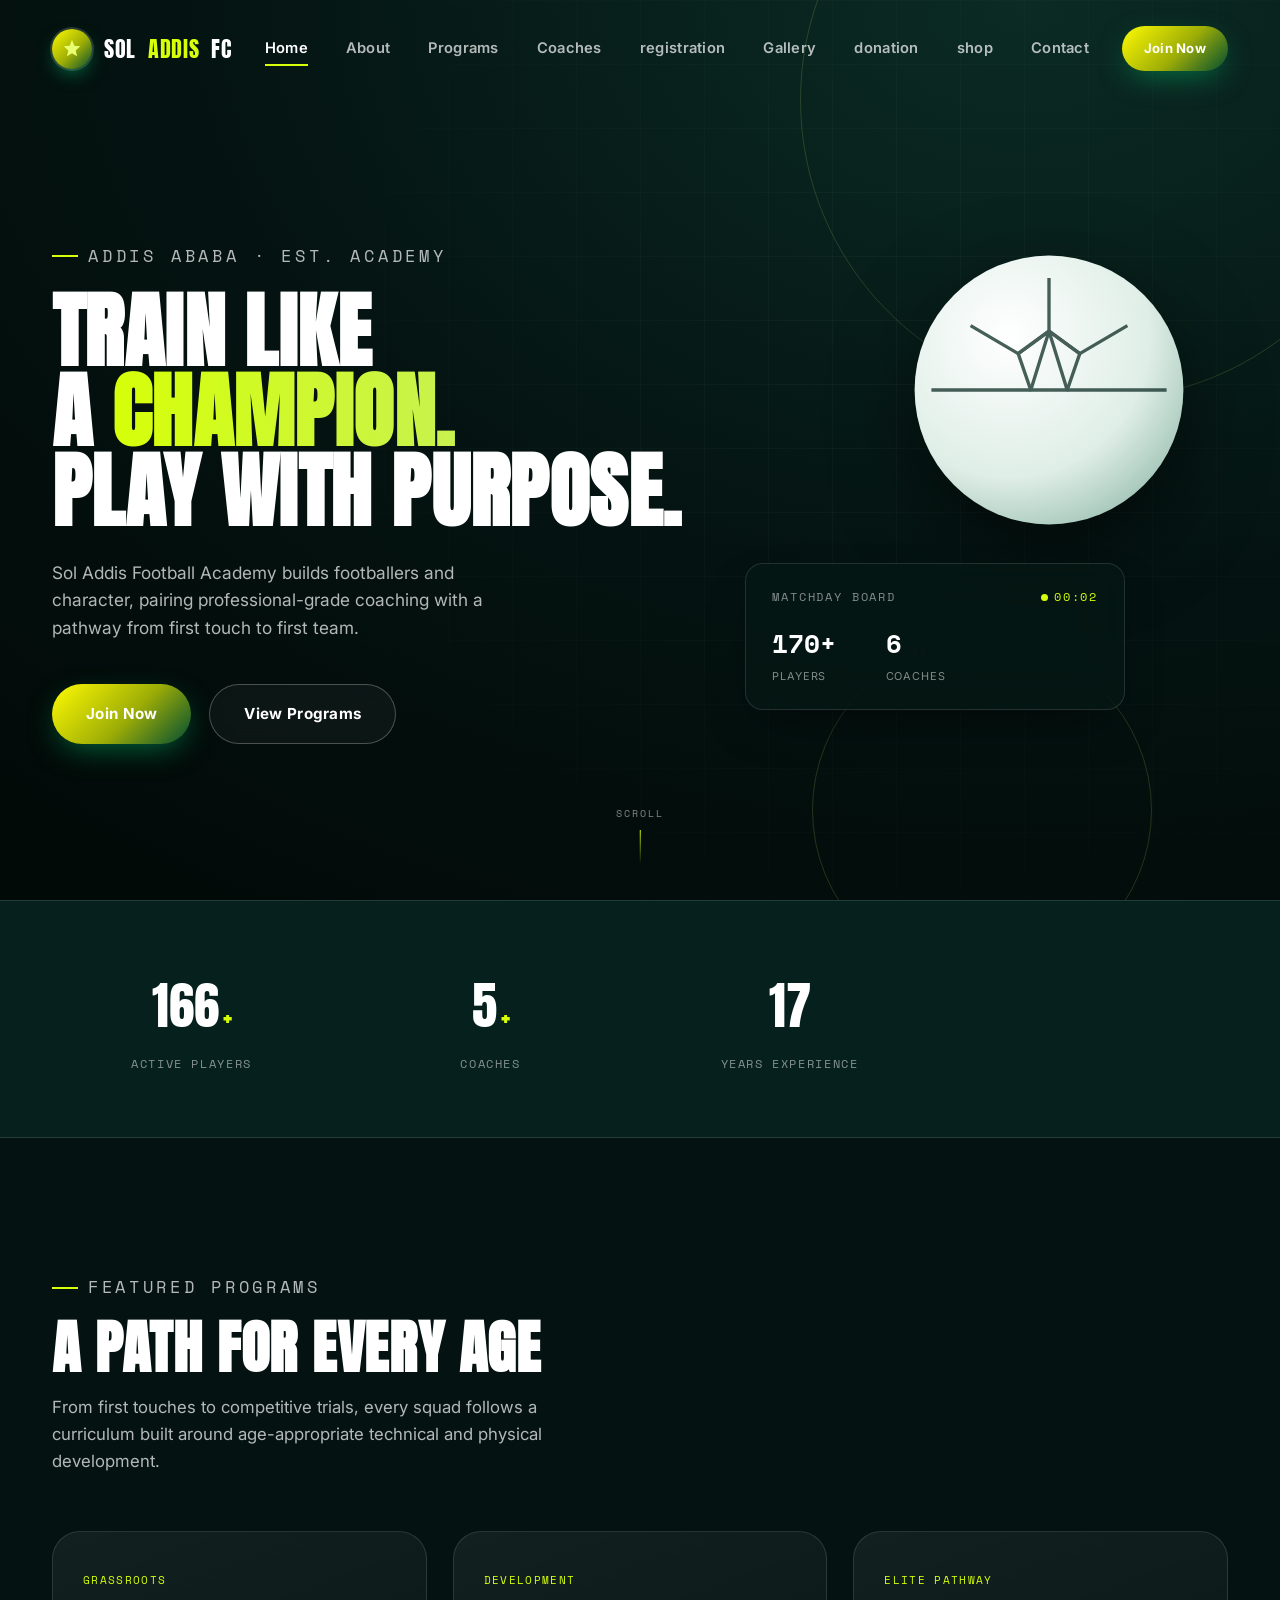
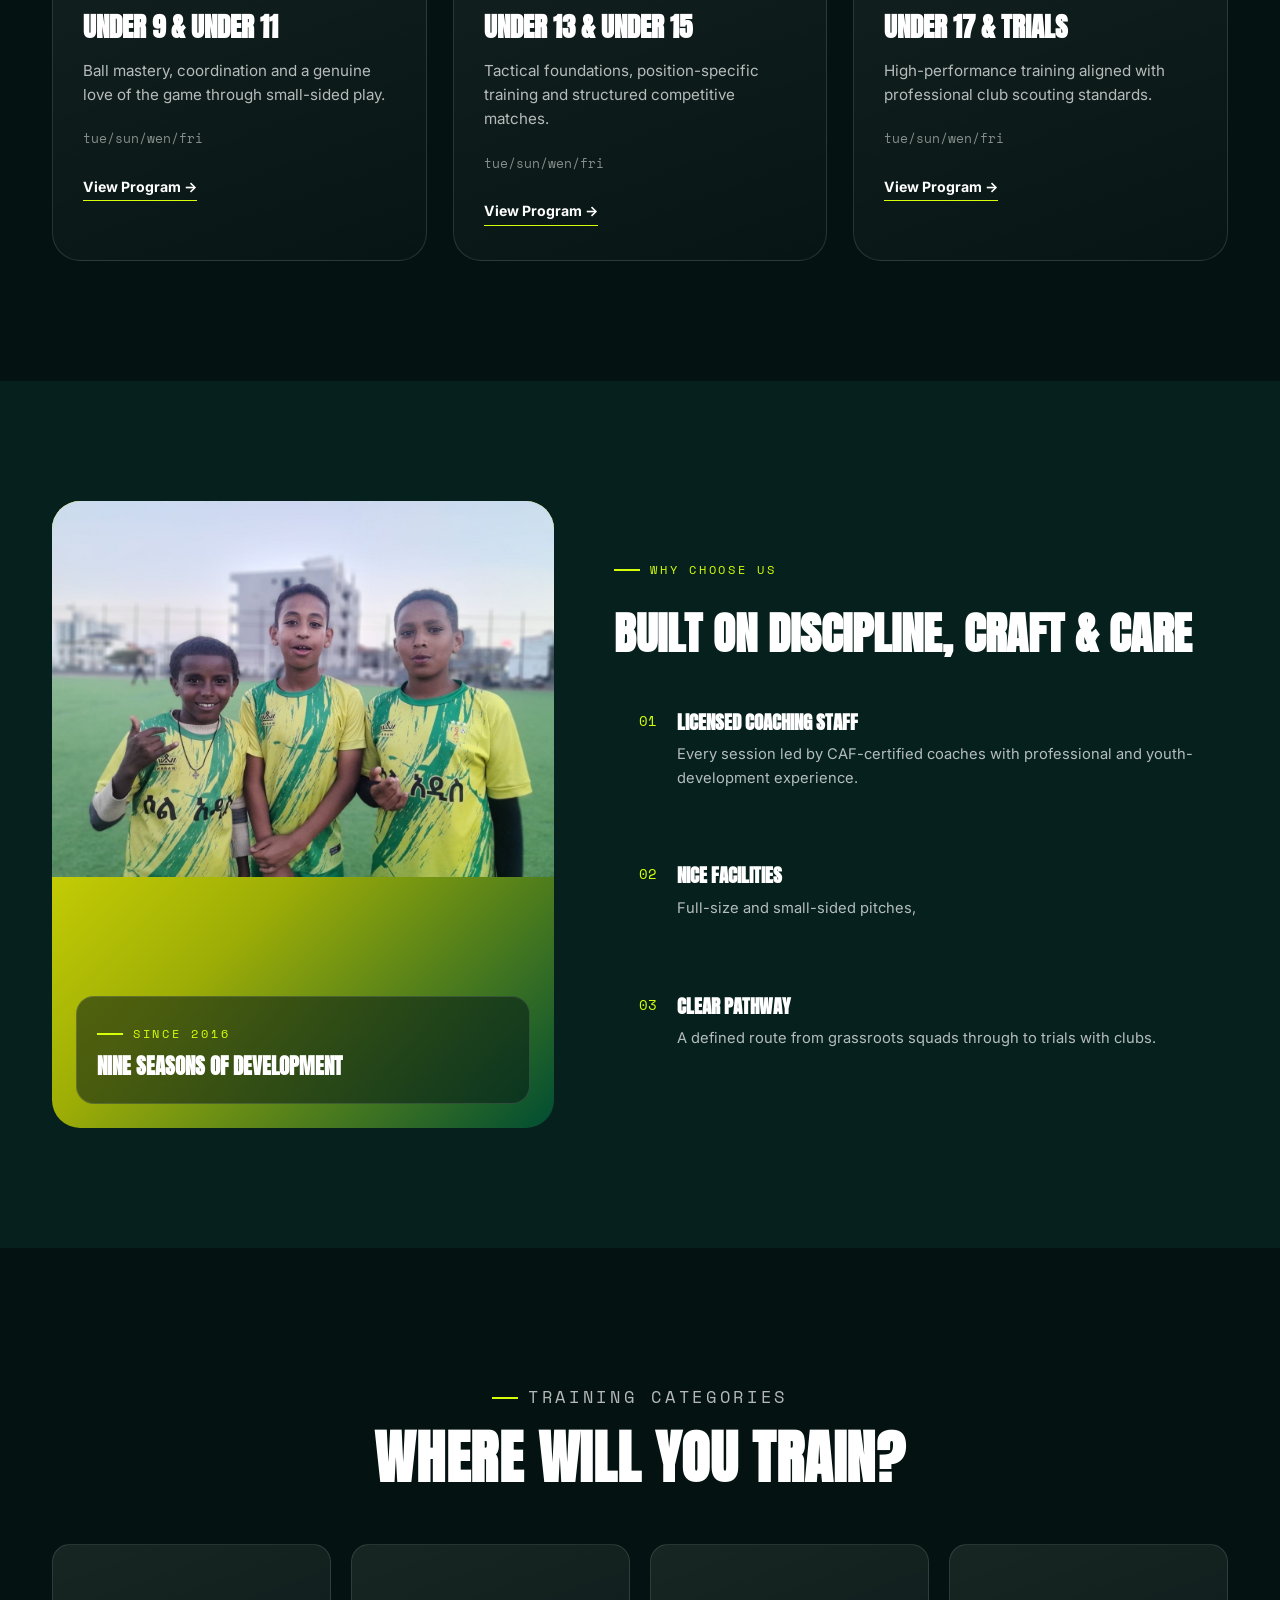
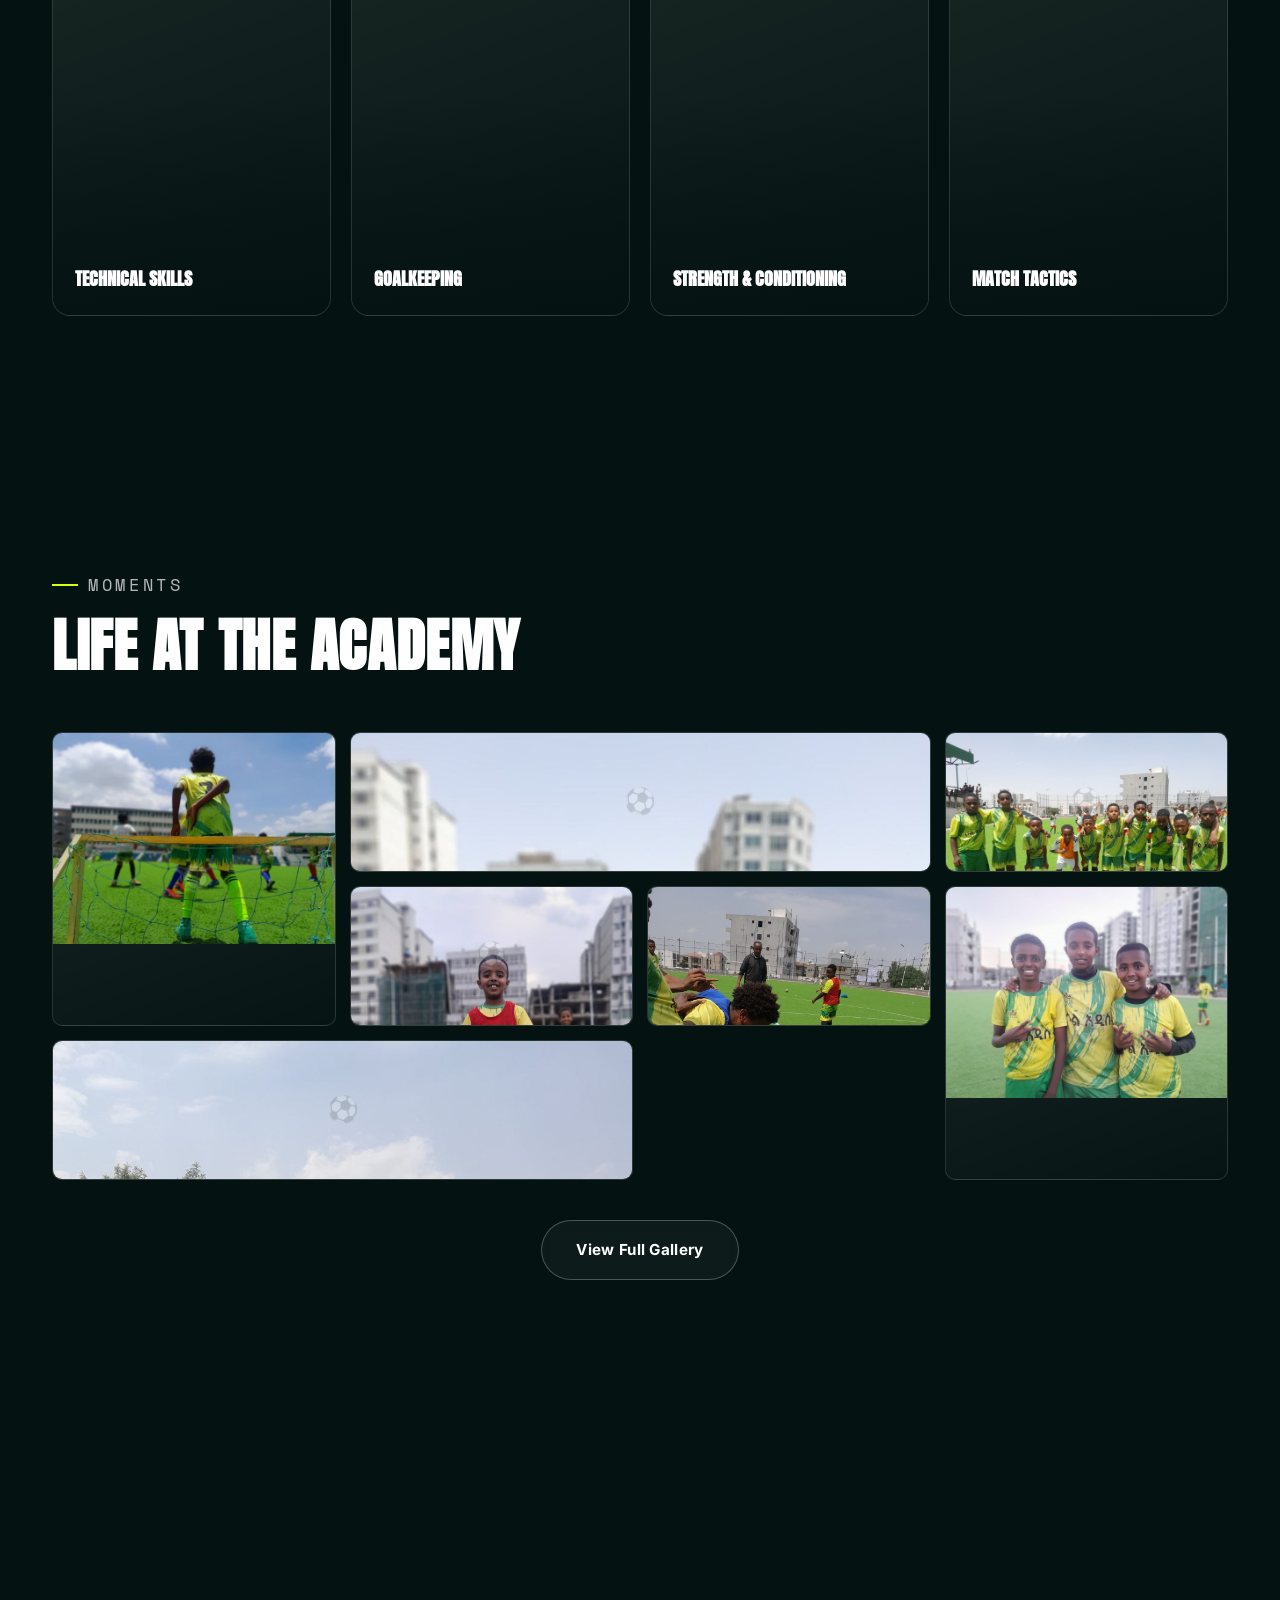
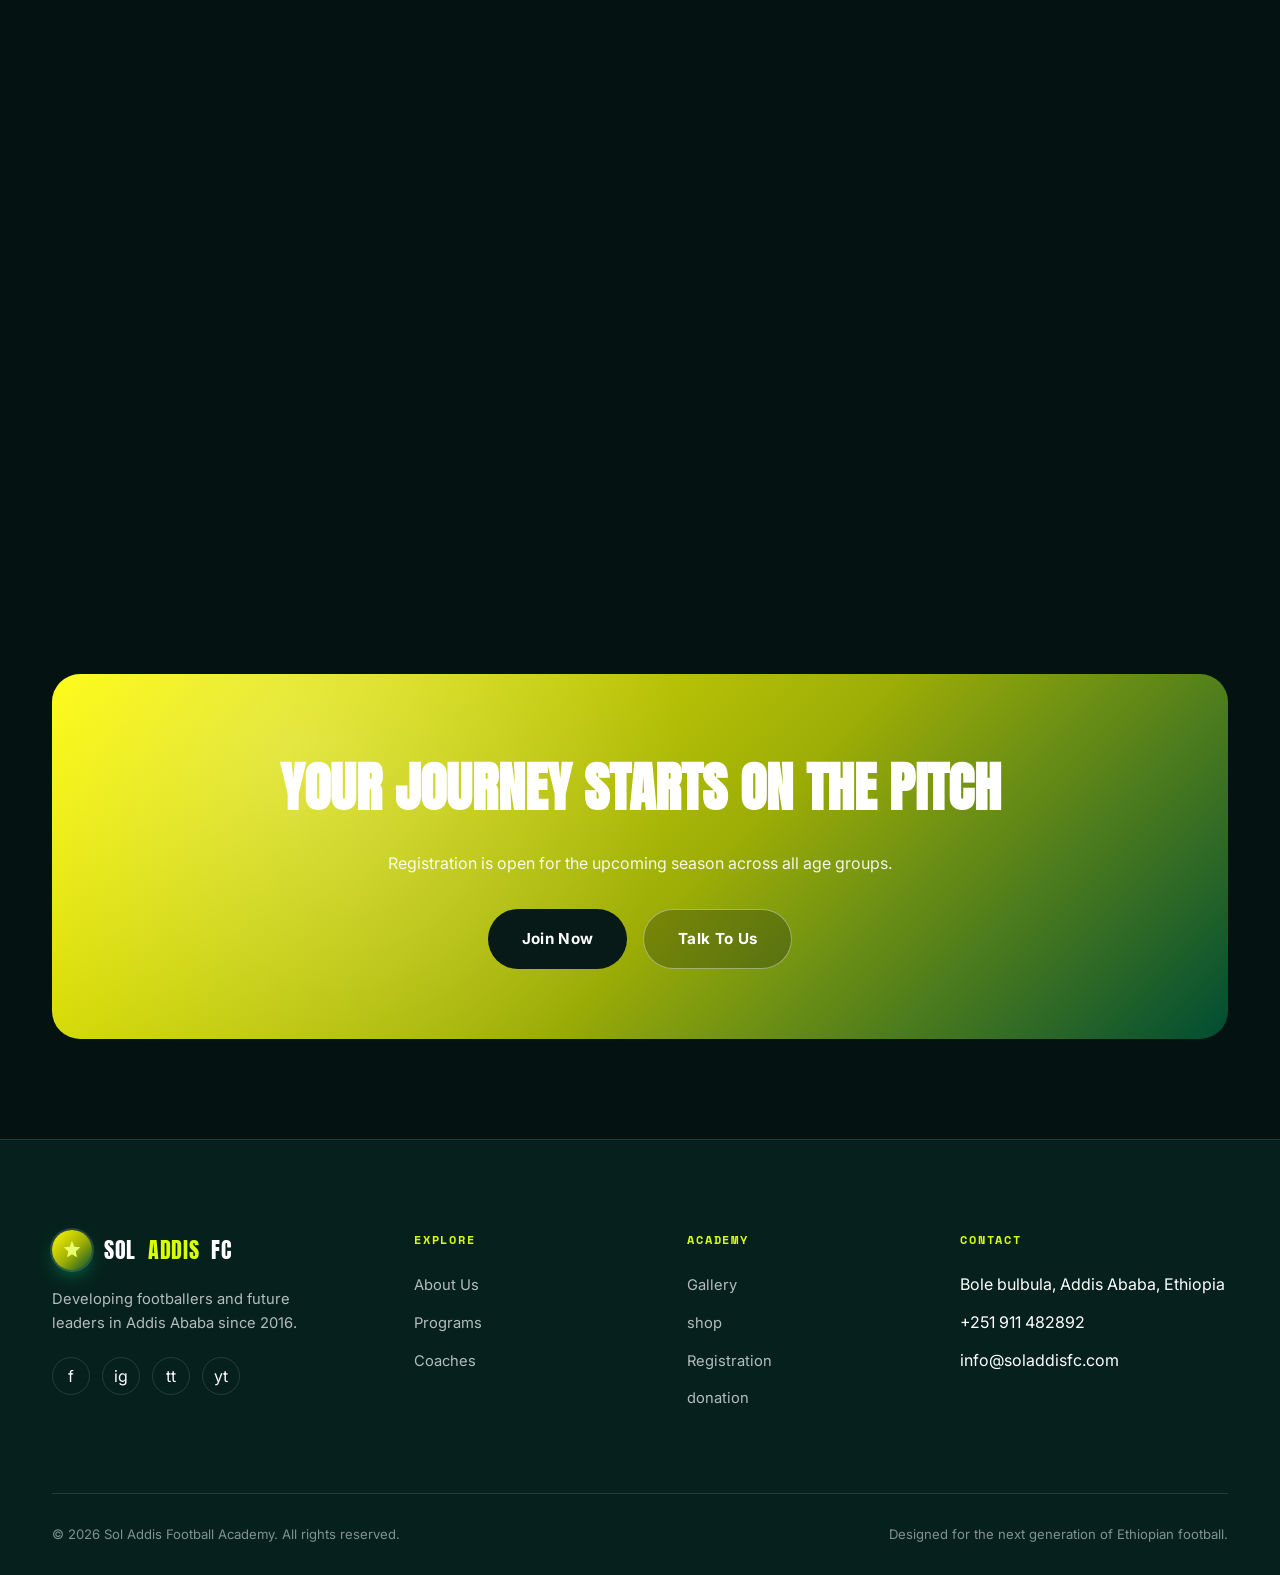
==== commit 760b33f6: "phone no add" ====
--- a/index.html
+++ b/index.html
@@ -50,6 +50,7 @@
       <a href="about.html">About</a>
       <a href="programs.html">Programs</a>
       <a href="coaches.html">Coaches</a>
+      <a href="registration.html">registration</a>
       <a href="gallery.html">Gallery</a>
       <a href="donation.html">donation</a>
   <a href="shop (1).html">shop</a>
@@ -71,6 +72,7 @@
   <a href="about.html">About</a>
   <a href="programs.html">Programs</a>
   <a href="coaches.html">Coaches</a>
+  <a href="registration.html">registration</a>
   <a href="gallery.html">Gallery</a>
   <a href="donation.html">donation</a>
   <a href="shop (1).html">shop</a>
@@ -423,7 +425,7 @@
         <h5>Contact</h5>
         <ul>
           <li>Bole bulbula, Addis Ababa, Ethiopia</li>
-          <li>+251 911 000 000</li>
+          <li>+251 911 482892</li>
           <li>info@soladdisfc.com</li>
         </ul>
       </div>
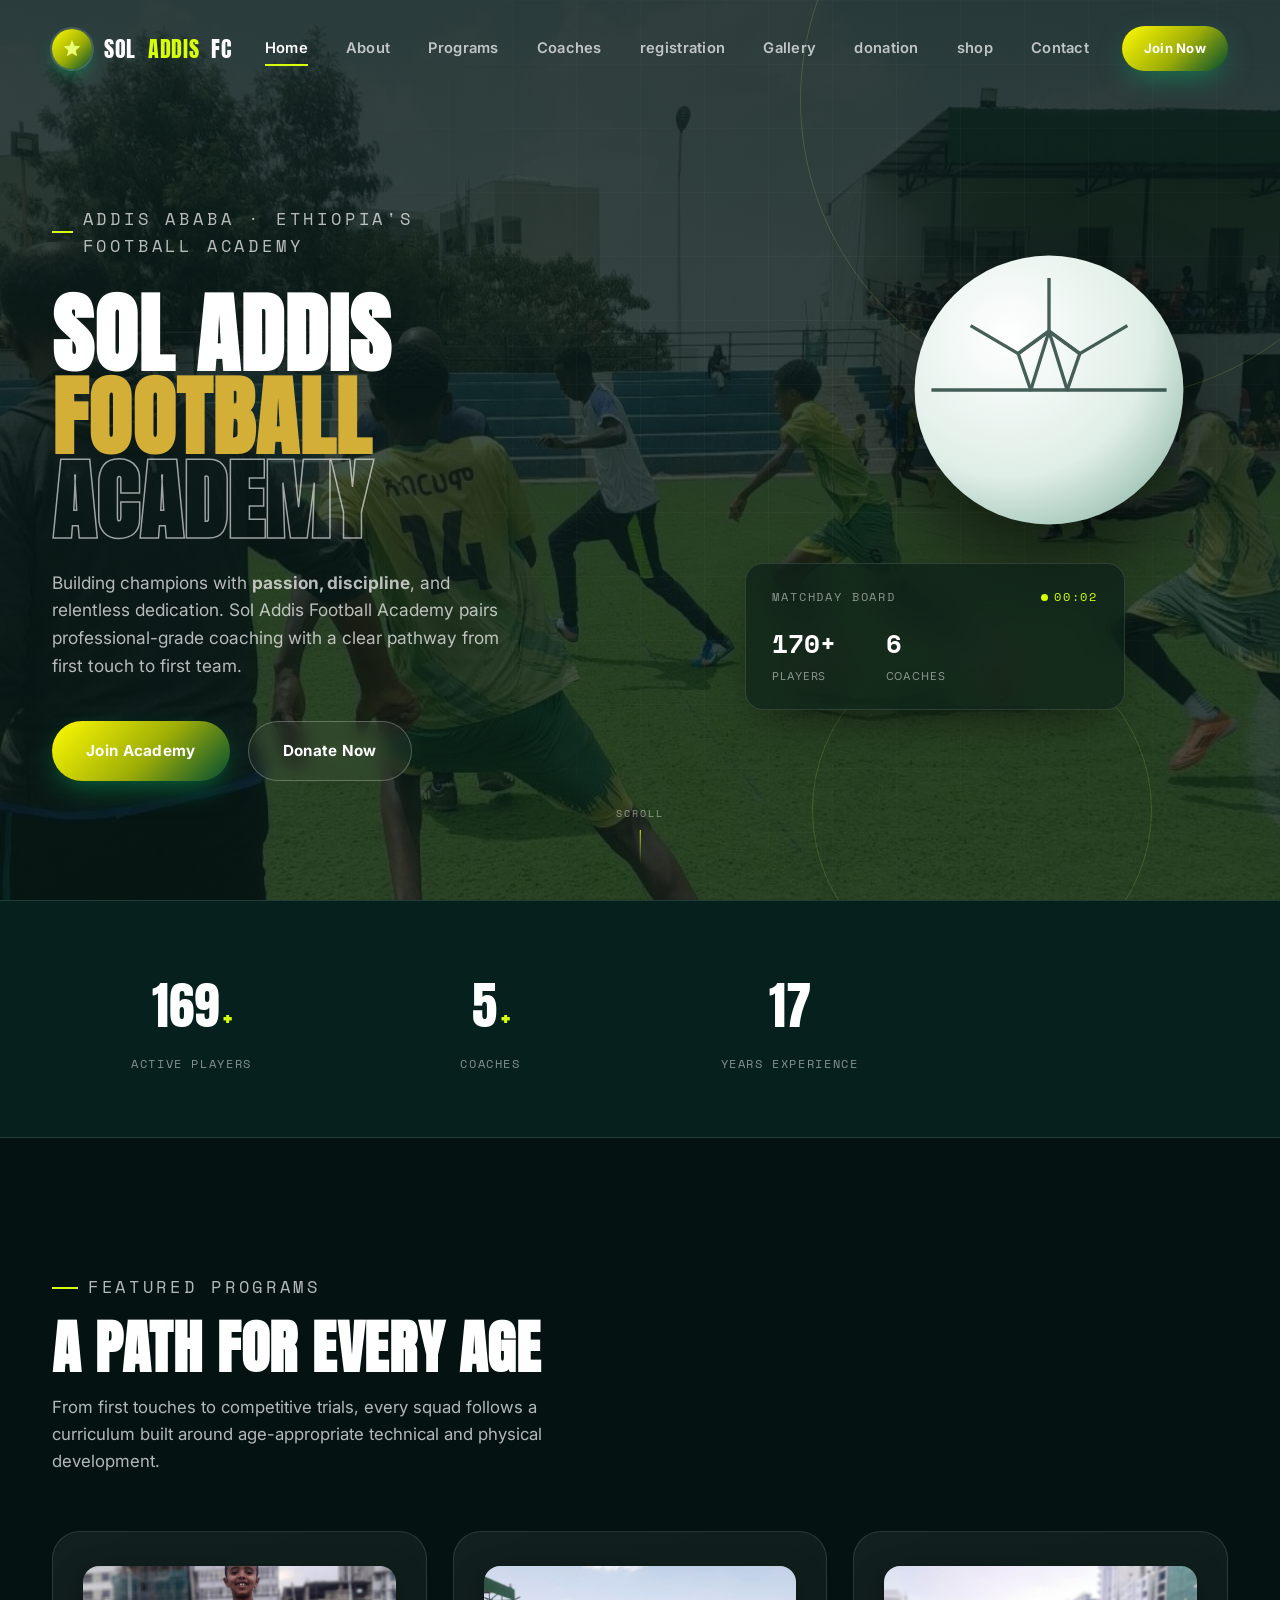
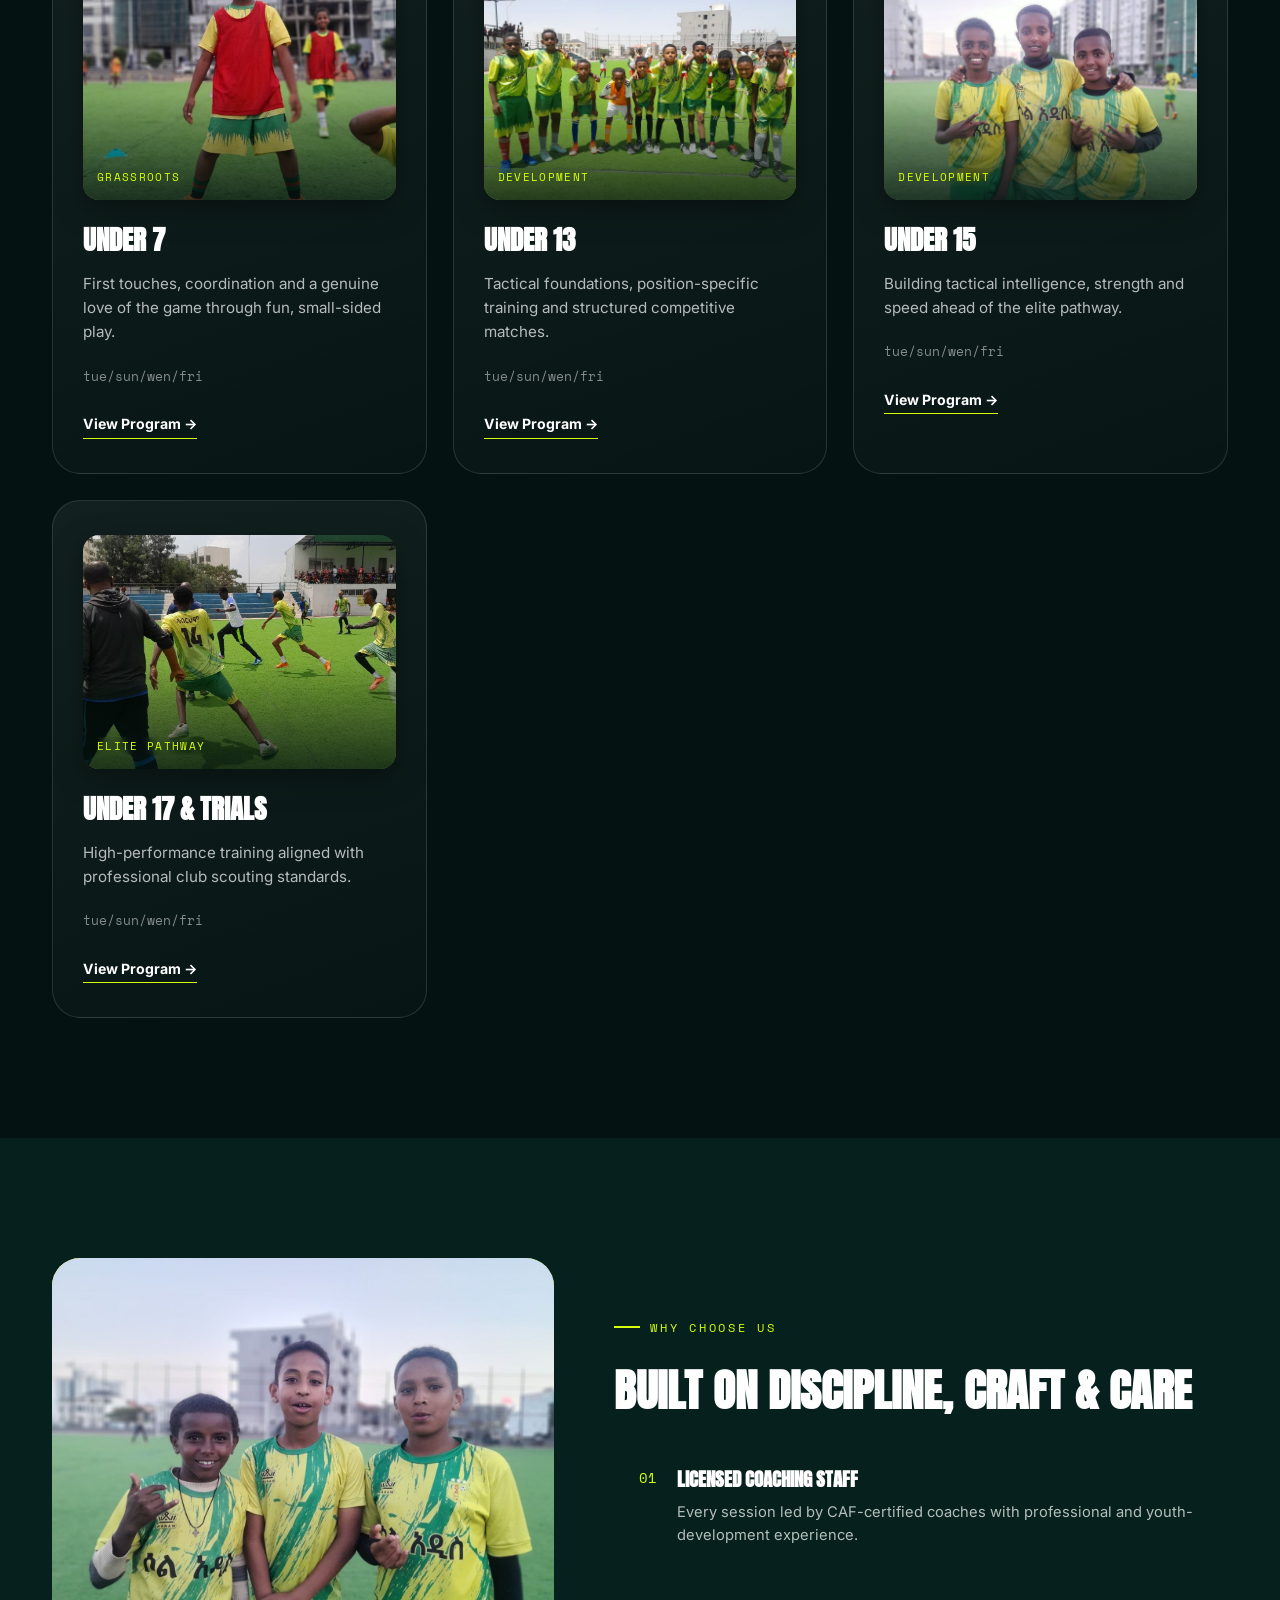
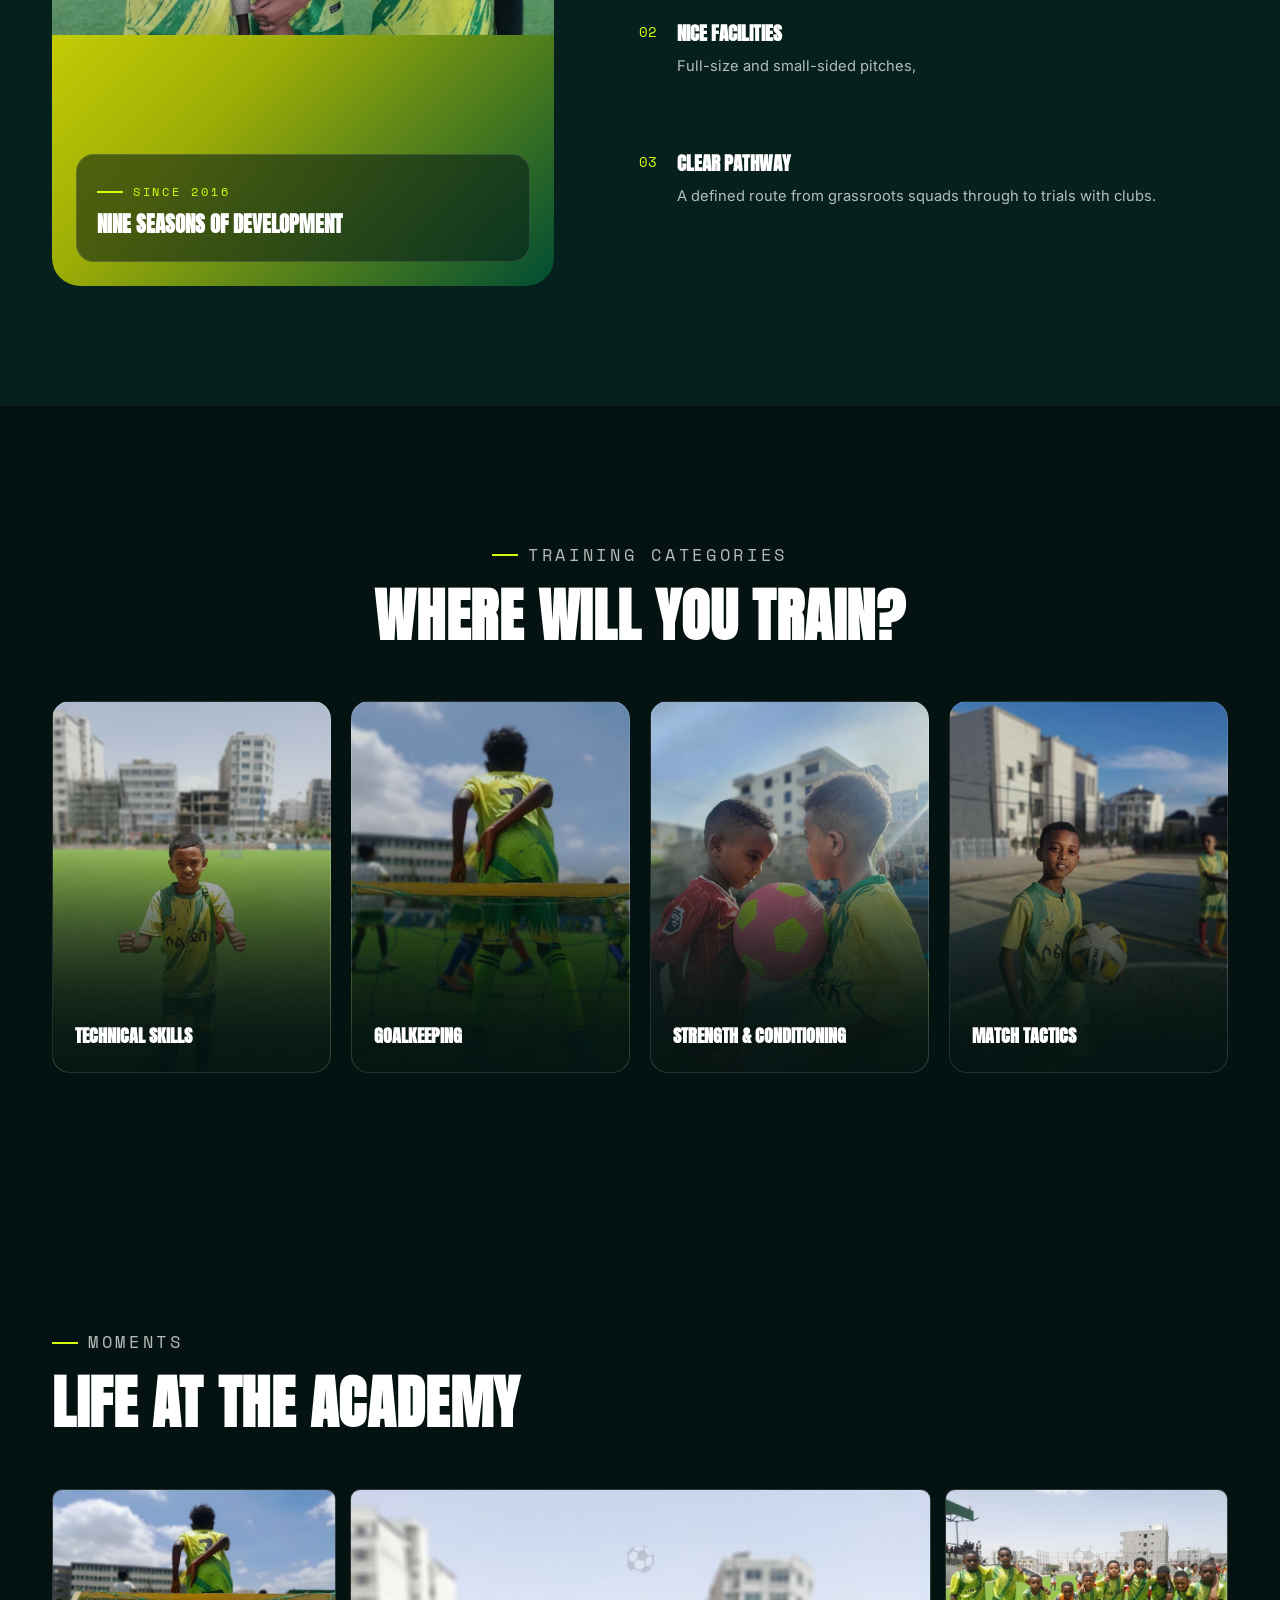
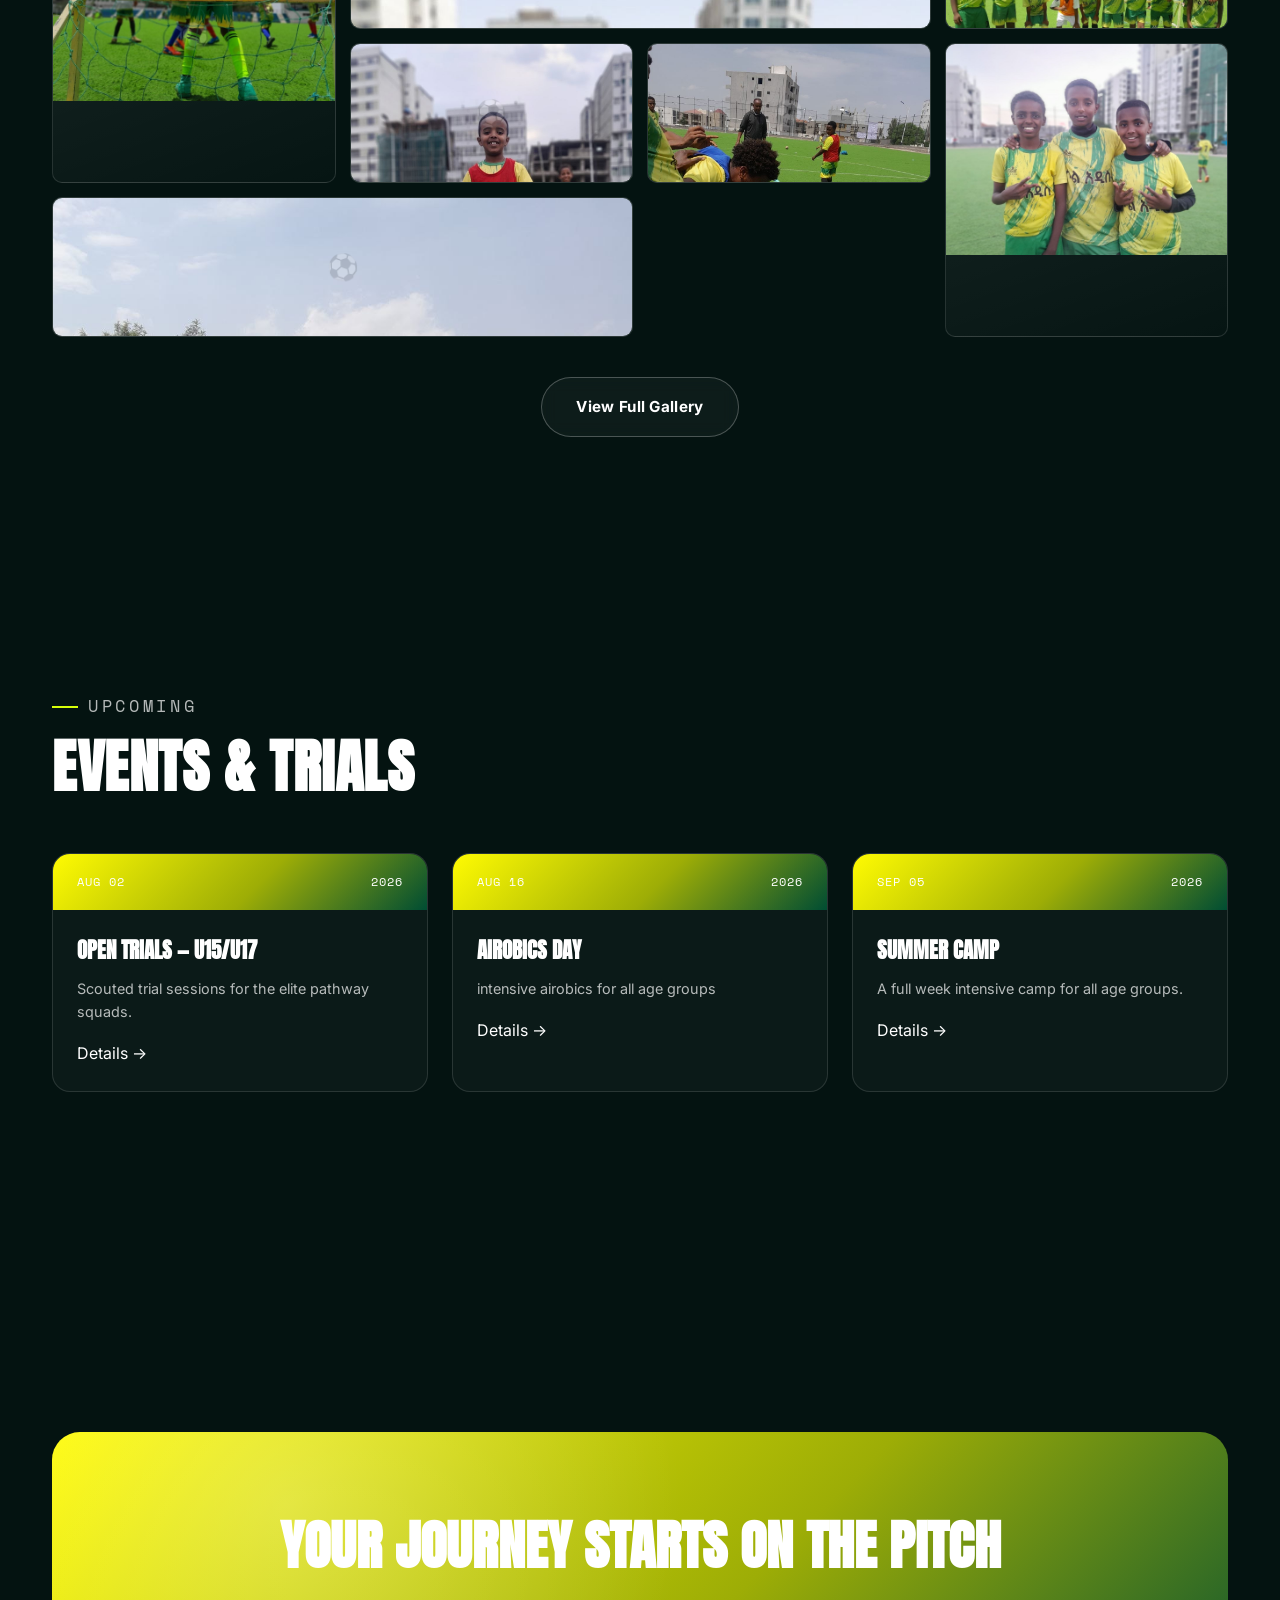
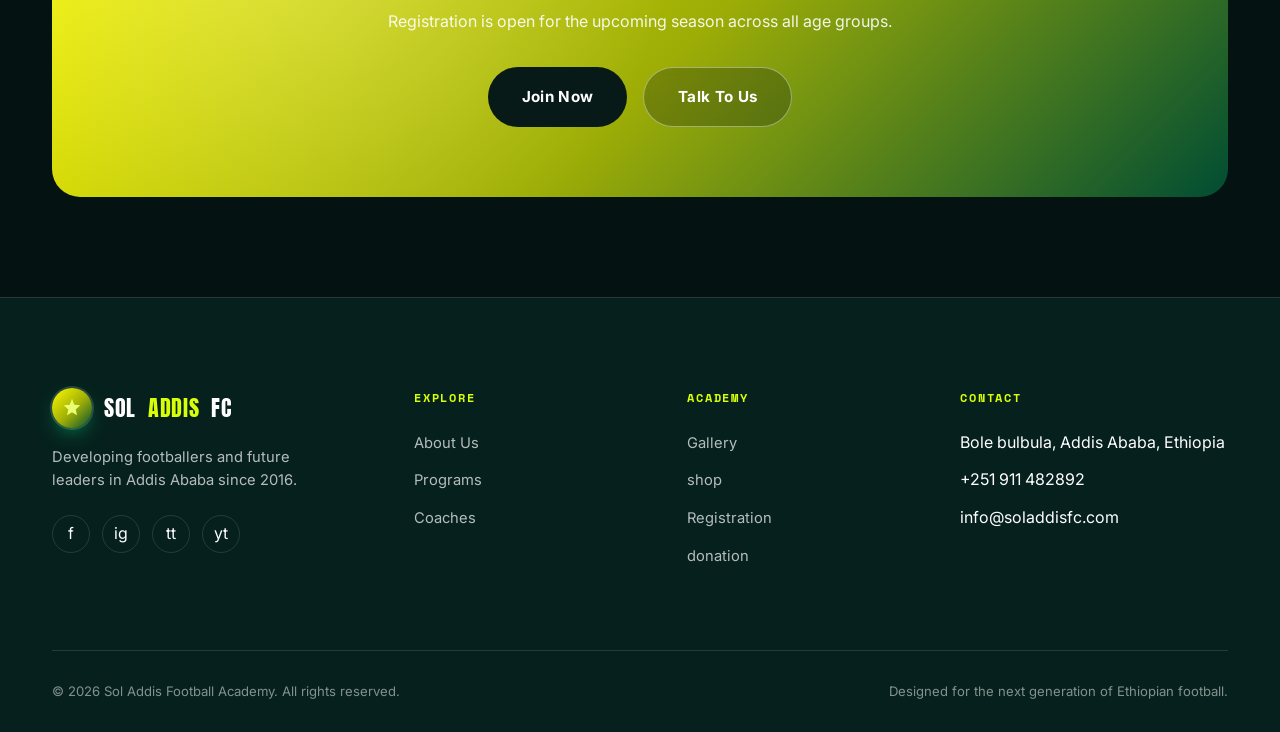
==== commit cdf3d537: "Update index.html and add hero image" ====
--- a/index.html
+++ b/index.html
@@ -20,6 +20,58 @@
 
 <link rel="stylesheet" href="style.css" />
 <link rel="stylesheet" href="responsive co.css" />
+
+<!--
+  NOTE FOR YOU:
+  - I did NOT change any existing id or class names, so your style.css and main.js/animation.js
+    still work exactly as before.
+  - The hero background image is set with an inline style (same technique you already had),
+    pointing to "hero-bg.jpg". Drop your stadium/pitch photo (like the one in your reference
+    screenshot) into the project folder with that filename, or change the filename below.
+  - I added small NEW classes only where needed for the new program photos
+    (program-img, program-img-wrap, program-tag-onimg, program-img-fade). These are brand
+    new classes that don't exist anywhere else in your CSS, so they won't collide with
+    anything. Their styling lives in the <style> block right below, scoped only to these
+    new classes — your style.css is untouched.
+-->
+<style>
+  .program-img-wrap{
+    position: relative;
+    width: 100%;
+    aspect-ratio: 4/3;
+    overflow: hidden;
+    border-radius: 16px;
+    margin-bottom: 18px;
+    box-shadow: 0 10px 30px rgba(0,0,0,0.35);
+  }
+  .program-img{
+    width: 100%;
+    height: 100%;
+    object-fit: cover;
+    display: block;
+    transition: transform .6s cubic-bezier(.2,.8,.2,1), filter .6s ease;
+    filter: saturate(1.05) contrast(1.03);
+  }
+  .program-card:hover .program-img{
+    transform: scale(1.08);
+    filter: saturate(1.15) contrast(1.05);
+  }
+  .program-img-fade{
+    position: absolute;
+    inset: 0;
+    background: linear-gradient(to top, rgba(4,19,17,0.75) 0%, rgba(4,19,17,0.05) 45%, rgba(4,19,17,0) 65%);
+    pointer-events: none;
+  }
+  .program-tag-onimg{
+    position: absolute;
+    left: 14px;
+    bottom: 14px;
+    z-index: 2;
+    margin: 0;
+    backdrop-filter: blur(4px);
+    -webkit-backdrop-filter: blur(4px);
+  }
+</style>
 </head>
 <body>
 
@@ -83,24 +135,26 @@
 <main>
 
 <!-- ========================================================================
-     HERO
-======================================================================== -->
-<section class="hero" id="home">
+     HERO (dynamic background image, same structure/ids/classes as before)
+======================================================================== -->
+<section class="hero" id="home" style="
+  background: linear-gradient(rgba(7,26,23,0.82), rgba(7,26,23,0.7)), url('player\ 6.png') center 30% / cover no-repeat;
+">
   <span class="pitch-line l1"></span>
   <span class="pitch-line l2"></span>
 
   <div class="container hero-grid">
     <div class="hero-copy" data-reveal>
-      <p class="eyebrow">Addis Ababa · Est. Academy</p>
-      <h1>
-        <span class="line">TRAIN LIKE</span>
-        <span class="line">A <span class="accent-text">CHAMPION.</span></span>
-        <span class="line">PLAY WITH PURPOSE.</span>
+      <p class="eyebrow">Addis Ababa · Ethiopia's Football Academy</p>
+      <h1 style="line-height:0.95; margin:10px 0;">
+        <span class="line" style="display:block; font-family:'Anton',sans-serif; font-weight:700; text-transform:uppercase; color:#ffffff; font-size:clamp(2.8rem,7vw,5.5rem); letter-spacing:1px;">SOL ADDIS</span>
+        <span class="line" style="display:block; font-family:'Anton',sans-serif; font-weight:700; text-transform:uppercase; color:#D4AF37; font-size:clamp(2.8rem,7vw,5.5rem); letter-spacing:1px;">FOOTBALL</span>
+        <span class="line" style="display:block; font-family:'Anton',sans-serif; font-weight:700; text-transform:uppercase; color:transparent; -webkit-text-stroke:1.5px rgba(255,255,255,0.6); font-size:clamp(2.8rem,7vw,5.5rem); letter-spacing:1px;">ACADEMY</span>
       </h1>
-      <p>Sol Addis Football Academy builds footballers and character, pairing professional-grade coaching with a pathway from first touch to first team.</p>
+      <p>Building champions with <strong>passion, discipline</strong>, and relentless dedication. Sol Addis Football Academy pairs professional-grade coaching with a clear pathway from first touch to first team.</p>
       <div class="hero-actions">
-        <a href="registration.html" class="btn btn-primary">Join Now</a>
-        <a href="programs.html" class="btn btn-ghost">View Programs</a>
+        <a href="registration.html" class="btn btn-primary">Join Academy</a>
+        <a href="donation.html" class="btn btn-ghost">Donate Now</a>
       </div>
     </div>
 
@@ -131,7 +185,6 @@
         <div class="scoreboard-grid">
           <div class="stat"><div class="num" data-count="170" data-suffix="+">0</div><div class="lbl">Players</div></div>
           <div class="stat"><div class="num" data-count="6">0</div><div class="lbl">Coaches</div></div>
-          
         </div>
       </div>
     </div>
@@ -153,7 +206,7 @@
       <div class="count"><span data-count="6">0</span><span class="plus">+</span></div>
       <div class="lbl"> Coaches</div>
     </div>
-    
+
     <div class="stat-item" data-reveal data-reveal-delay="3">
       <div class="count"><span data-count="18">0</span></div>
       <div class="lbl">Years Experience</div>
@@ -162,7 +215,7 @@
 </section>
 
 <!-- ========================================================================
-     FEATURED PROGRAMS
+     FEATURED PROGRAMS (now with a photo for each age group)
 ======================================================================== -->
 <section class="programs" id="programs">
   <div class="container">
@@ -174,23 +227,47 @@
 
     <div class="programs-grid">
       <article class="program-card" data-reveal>
-        <span class="program-tag">Grassroots</span>
-        <h3>Under 9 &amp; Under 11</h3>
-        <p>Ball mastery, coordination and a genuine love of the game through small-sided play.</p>
-     <div class="program-meta"><span>tue/sun/wen/fri</span><span></span></div>
+        <div class="program-img-wrap">
+          <img class="program-img" src="players 3.png" alt="Under 7 players training" />
+          <span class="program-tag program-tag-onimg">Grassroots</span>
+          <span class="program-img-fade"></span>
+        </div>
+        <h3>Under 7</h3>
+        <p>First touches, coordination and a genuine love of the game through fun, small-sided play.</p>
+        <div class="program-meta"><span>tue/sun/wen/fri</span><span></span></div>
         <a href="programs.html" class="card-link">View Program →</a>
       </article>
 
       <article class="program-card" data-reveal data-reveal-delay="1">
-        <span class="program-tag">Development</span>
-        <h3>Under 13 &amp; Under 15</h3>
+        <div class="program-img-wrap">
+          <img class="program-img" src="players 2.png" alt="Under 13 players training" />
+          <span class="program-tag program-tag-onimg">Development</span>
+          <span class="program-img-fade"></span>
+        </div>
+        <h3>Under 13</h3>
         <p>Tactical foundations, position-specific training and structured competitive matches.</p>
-         <div class="program-meta"><span>tue/sun/wen/fri</span><span></span></div>
+        <div class="program-meta"><span>tue/sun/wen/fri</span><span></span></div>
         <a href="programs.html" class="card-link">View Program →</a>
       </article>
 
       <article class="program-card" data-reveal data-reveal-delay="2">
-        <span class="program-tag">Elite Pathway</span>
+        <div class="program-img-wrap">
+          <img class="program-img" src="player 5.png" alt="Under 15 players training" />
+          <span class="program-tag program-tag-onimg">Development</span>
+          <span class="program-img-fade"></span>
+        </div>
+        <h3>Under 15</h3>
+        <p>Building tactical intelligence, strength and speed ahead of the elite pathway.</p>
+        <div class="program-meta"><span>tue/sun/wen/fri</span><span></span></div>
+        <a href="programs.html" class="card-link">View Program →</a>
+      </article>
+
+      <article class="program-card" data-reveal data-reveal-delay="3">
+        <div class="program-img-wrap">
+          <img class="program-img" src="player 6.png" alt="Under 17 players and trials" />
+          <span class="program-tag program-tag-onimg">Elite Pathway</span>
+          <span class="program-img-fade"></span>
+        </div>
         <h3>Under 17 &amp; Trials</h3>
         <p>High-performance training aligned with professional club scouting standards.</p>
         <div class="program-meta"><span>tue/sun/wen/fri</span><span></span></div>
@@ -209,7 +286,7 @@
       <img src="image home.png"/>
       <div class="glass-badge">
         <p class="eyebrow" style="margin-bottom:6px;">Since 2016</p>
-        
+
         <h4 style="font-family:var(--font-display);font-size:1.3rem;text-transform:uppercase;">Nine Seasons of Development</h4>
       </div>
     </div>
@@ -246,11 +323,11 @@
       <h2>Where Will You Train?</h2>
     </div>
     <div class="categories-grid">
-      <div class="cat-card" data-reveal><h4>Technical Skills</h4></div>
-      
-      <div class="cat-card" data-reveal data-reveal-delay="1"><h4>Goalkeeping</h4> </div>
-      <div class="cat-card" data-reveal data-reveal-delay="2"><h4>Strength &amp; Conditioning</h4></div>
-      <div class="cat-card" data-reveal data-reveal-delay="3"><h4>Match Tactics </h4></div>
+      <div class="cat-card" data-reveal style="background:linear-gradient(to top, rgba(4,19,17,0.85) 10%, rgba(4,19,17,0.15) 60%), url('player.png') center / cover no-repeat;"><h4>Technical Skills</h4></div>
+
+      <div class="cat-card" data-reveal data-reveal-delay="1" style="background:linear-gradient(to top, rgba(4,19,17,0.85) 10%, rgba(4,19,17,0.15) 60%), url('goalkeper.png') center / cover no-repeat;"><h4>Goalkeeping</h4> </div>
+      <div class="cat-card" data-reveal data-reveal-delay="2" style="background:linear-gradient(to top, rgba(4,19,17,0.85) 10%, rgba(4,19,17,0.15) 60%), url('match 3.jpg') center / cover no-repeat;"><h4>Strength &amp; Conditioning</h4></div>
+      <div class="cat-card" data-reveal data-reveal-delay="3" style="background:linear-gradient(to top, rgba(4,19,17,0.85) 10%, rgba(4,19,17,0.15) 60%), url('match 4.jpg') center / cover no-repeat;"><h4>Match Tactics </h4></div>
     </div>
   </div>
 </section>
@@ -328,17 +405,17 @@
     </div>
     <div class="testi-grid">
       <div class="testi-card" data-reveal>
-        <div class="testi-quote">“</div>
+        <div class="testi-quote">"</div>
         <p>My son's confidence, both on and off the pitch, has grown enormously since joining the academy.</p>
         <div class="testi-person"><div class="testi-avatar"></div><div><h5>Selam T.</h5><span>Parent, U11 Squad</span></div></div>
       </div>
       <div class="testi-card" data-reveal data-reveal-delay="1">
-        <div class="testi-quote">“</div>
+        <div class="testi-quote">"</div>
         <p>The coaching staff pushed me technically further than I thought possible in one season.</p>
         <div class="testi-person"><div class="testi-avatar"></div><div><h5>Nahom B.</h5><span>Player, Elite Pathway</span></div></div>
       </div>
       <div class="testi-card" data-reveal data-reveal-delay="2">
-        <div class="testi-quote">“</div>
+        <div class="testi-quote">"</div>
         <p>A professional environment with real structure — exactly what youth football here needed.</p>
         <div class="testi-person"><div class="testi-avatar"></div><div><h5>Coach Dawit</h5><span>Partner Club Scout</span></div></div>
       </div>
@@ -407,7 +484,7 @@
           <li><a href="about.html">About Us</a></li>
           <li><a href="programs.html">Programs</a></li>
           <li><a href="coaches.html">Coaches</a></li>
-         
+
         </ul>
       </div>
 
@@ -445,4 +522,4 @@
 <script src="animation.js"></script>
 <script src="main.js"></script>
 </body>
-</html>
+</html>
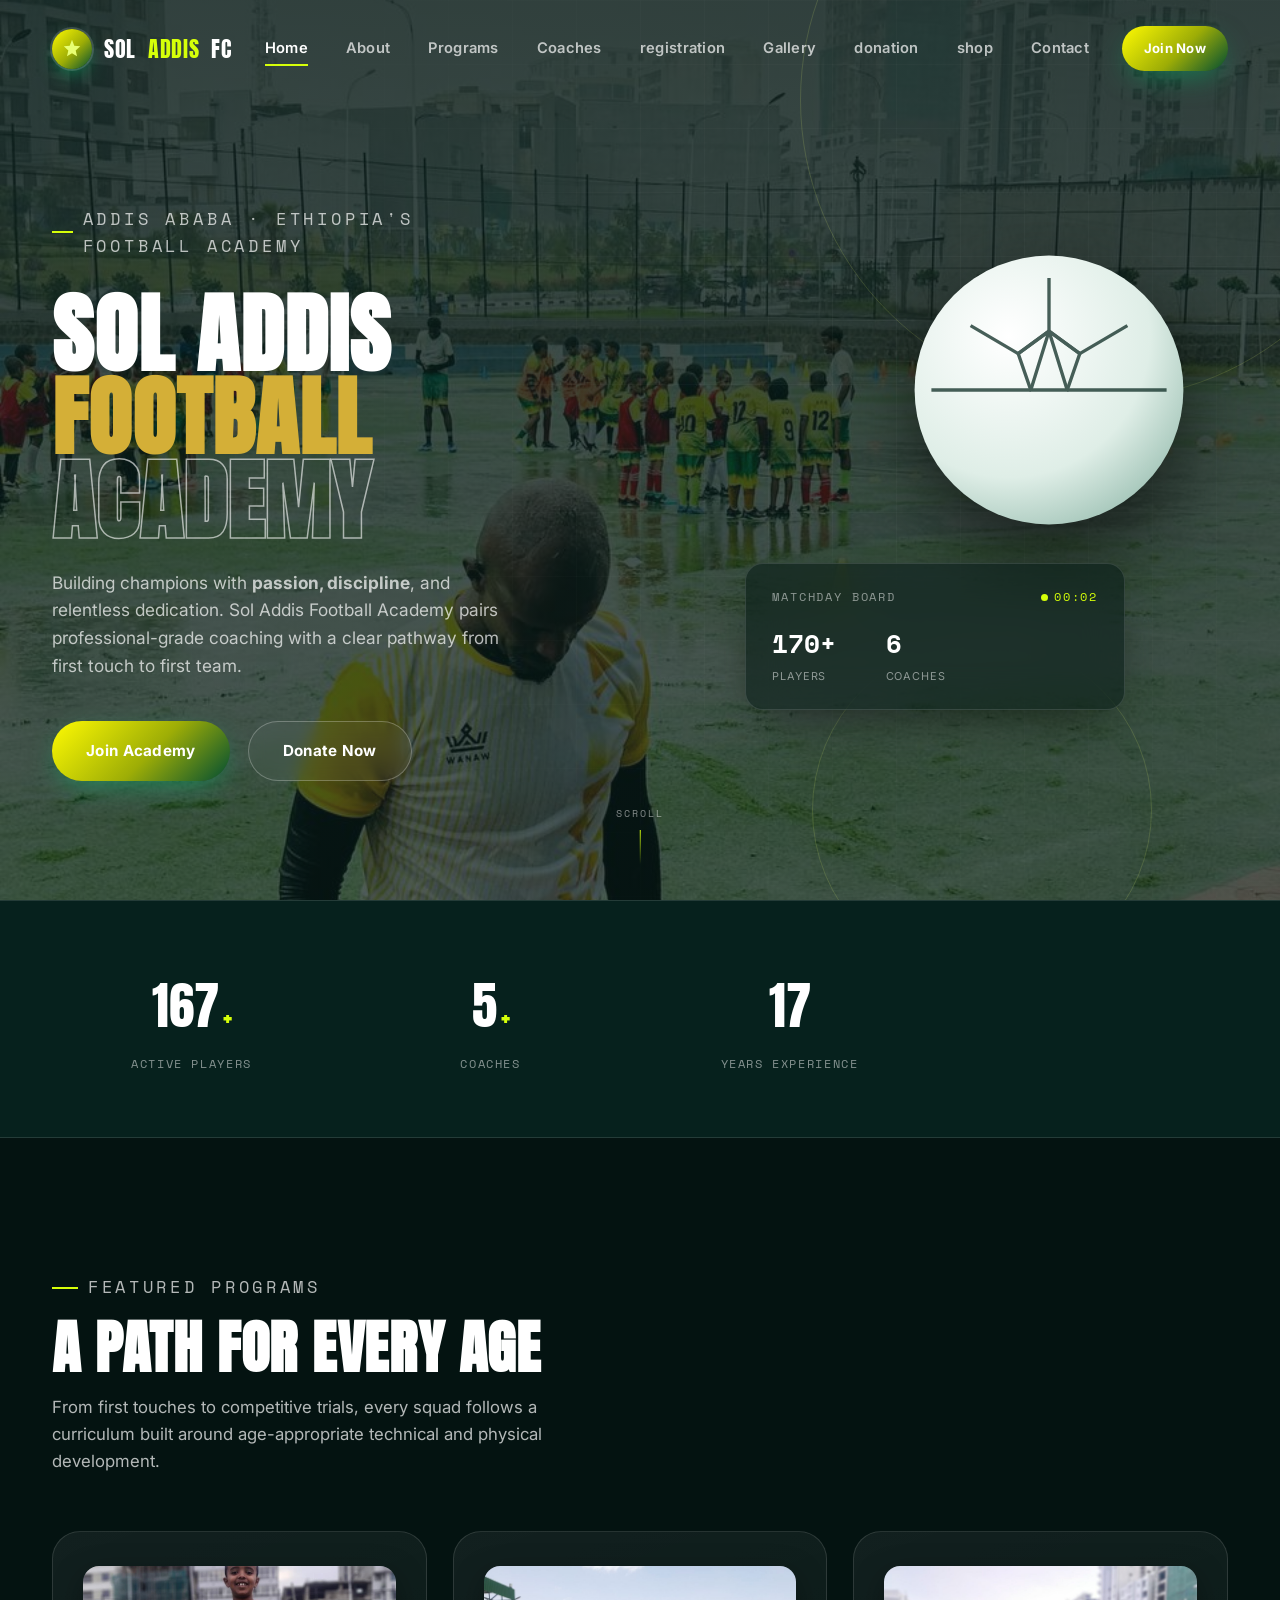
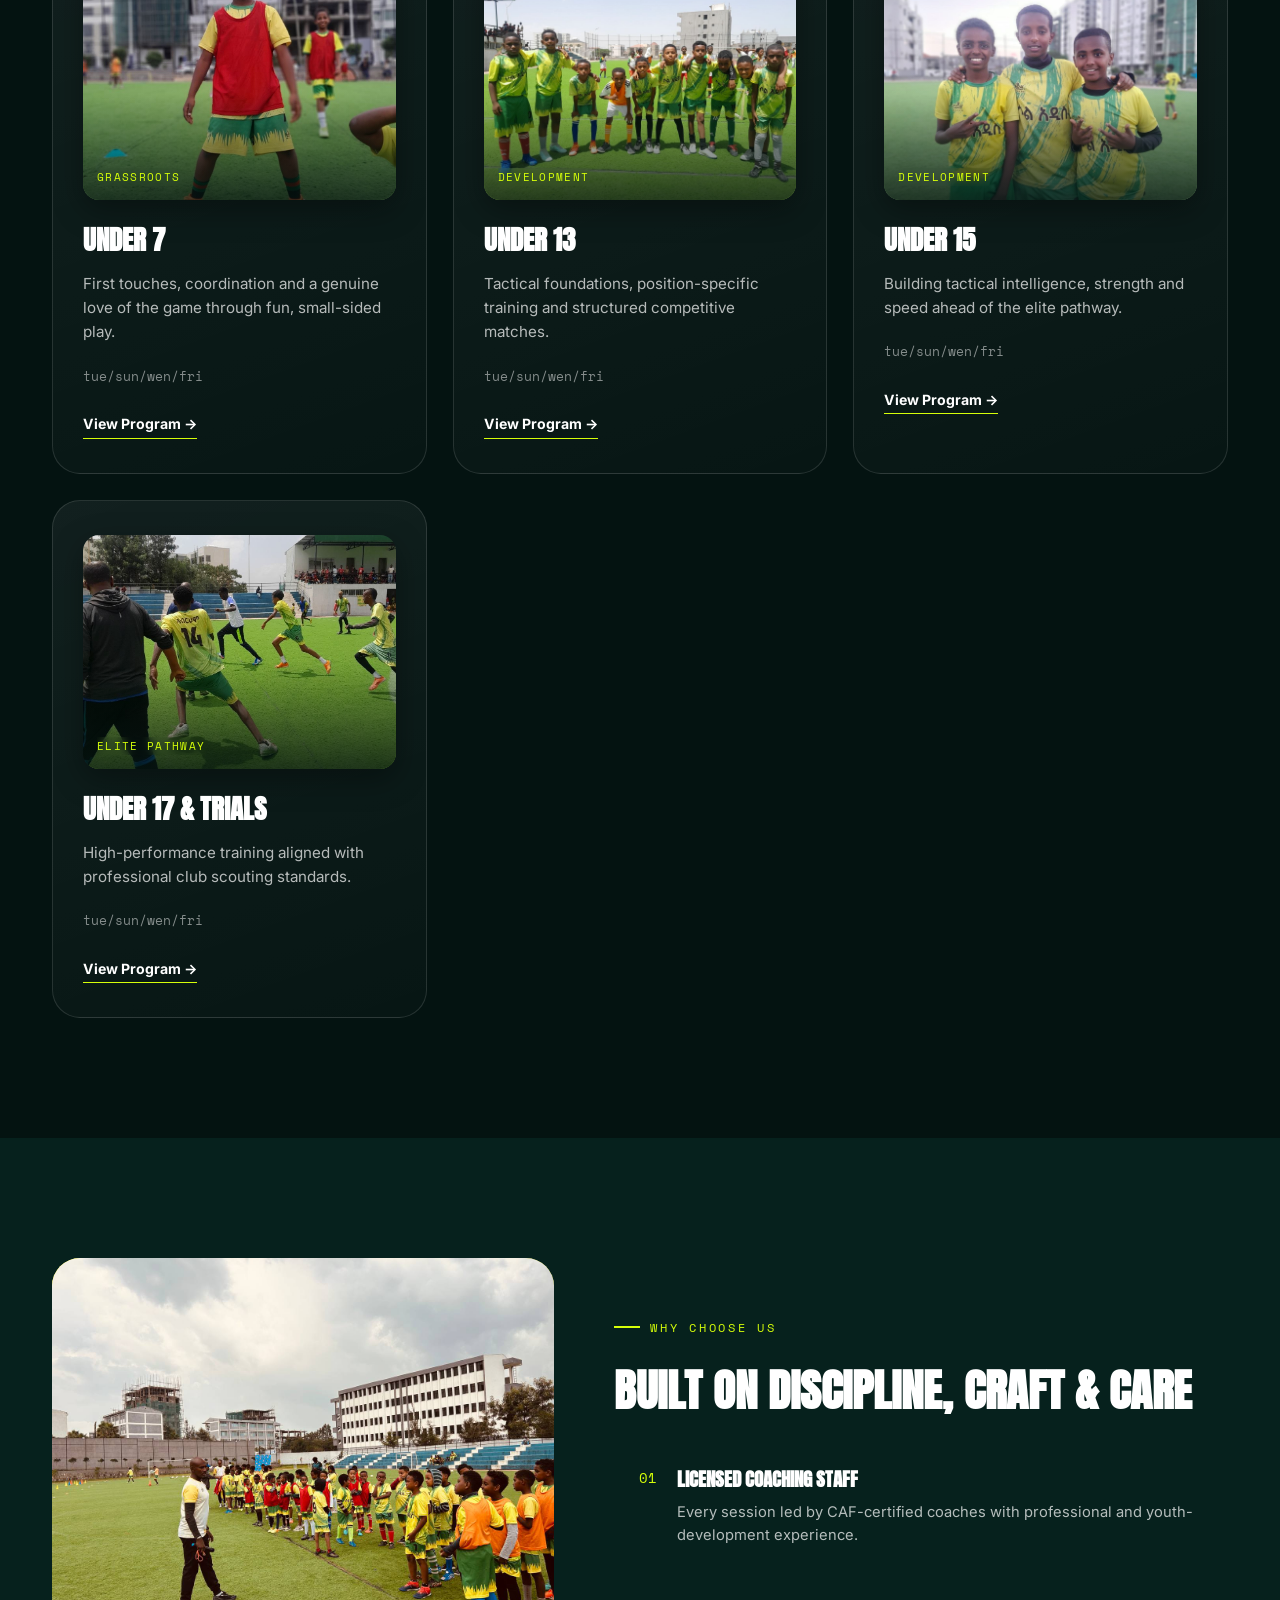
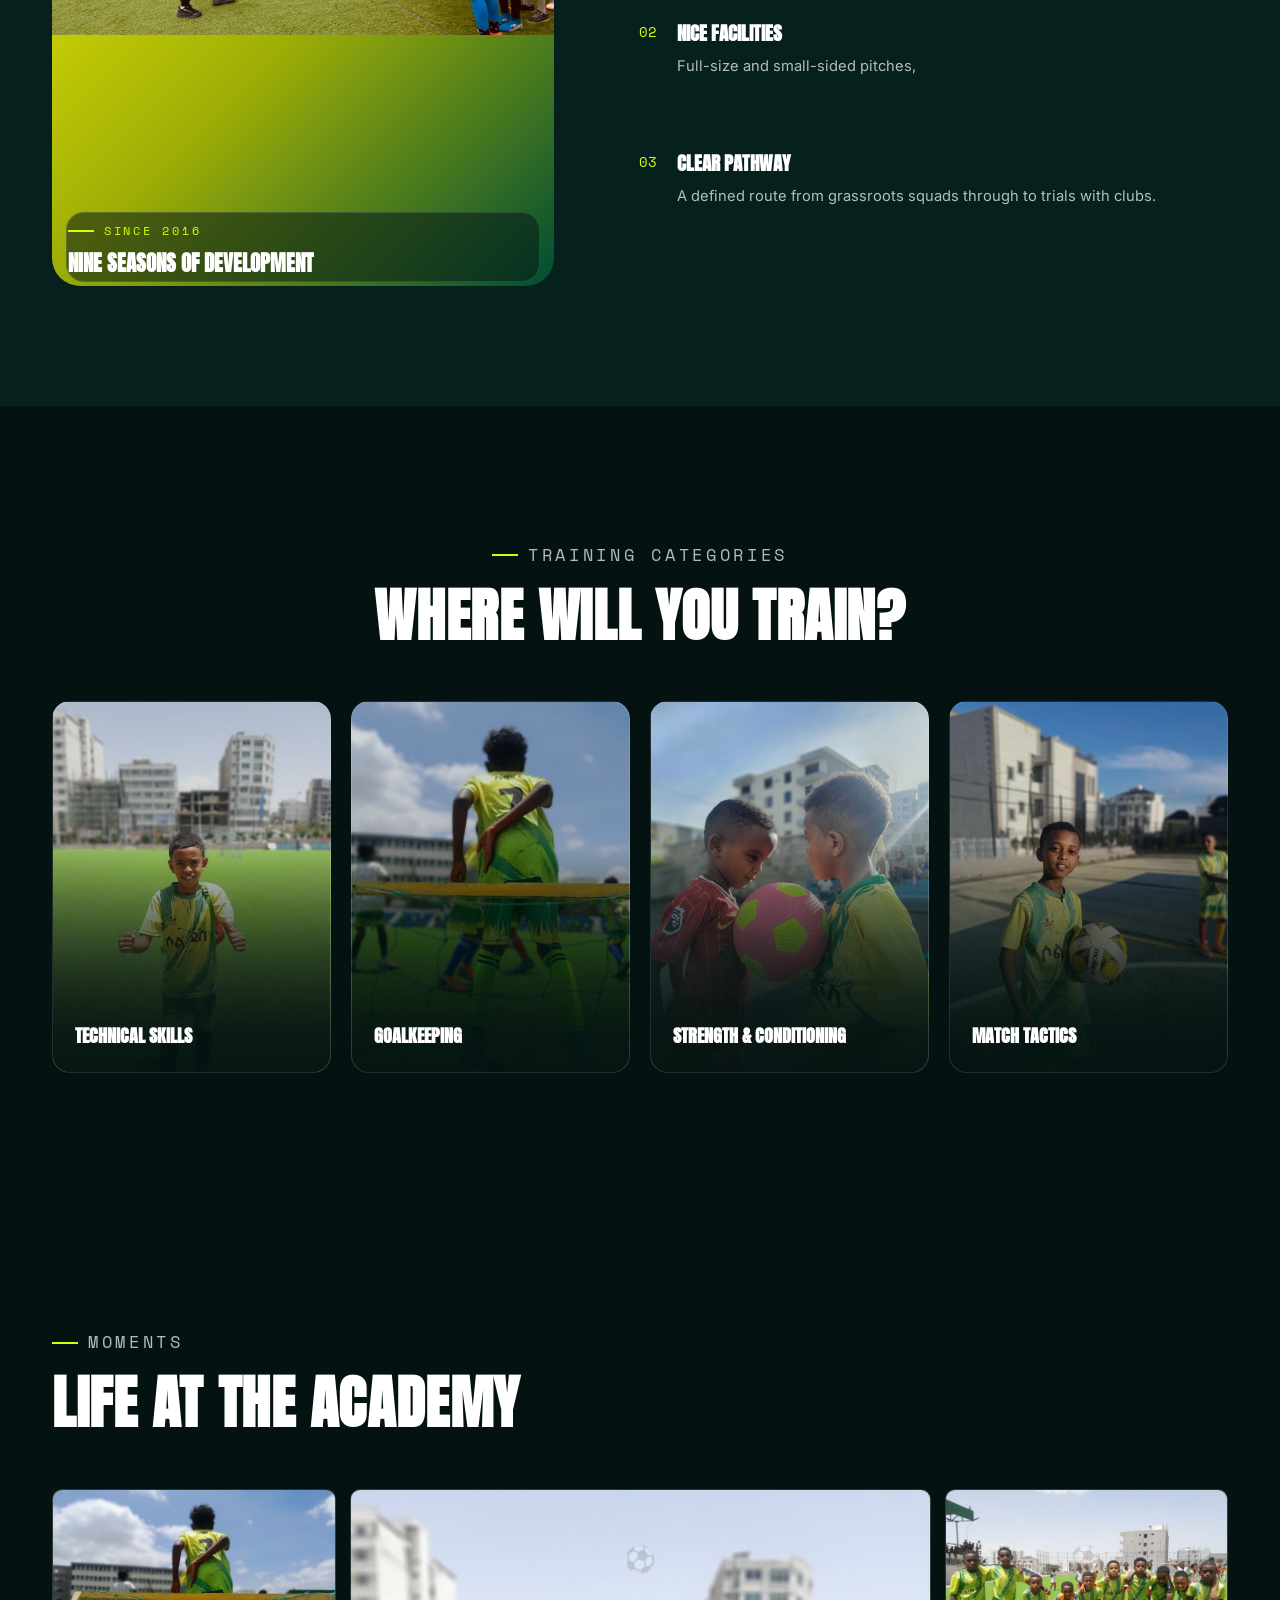
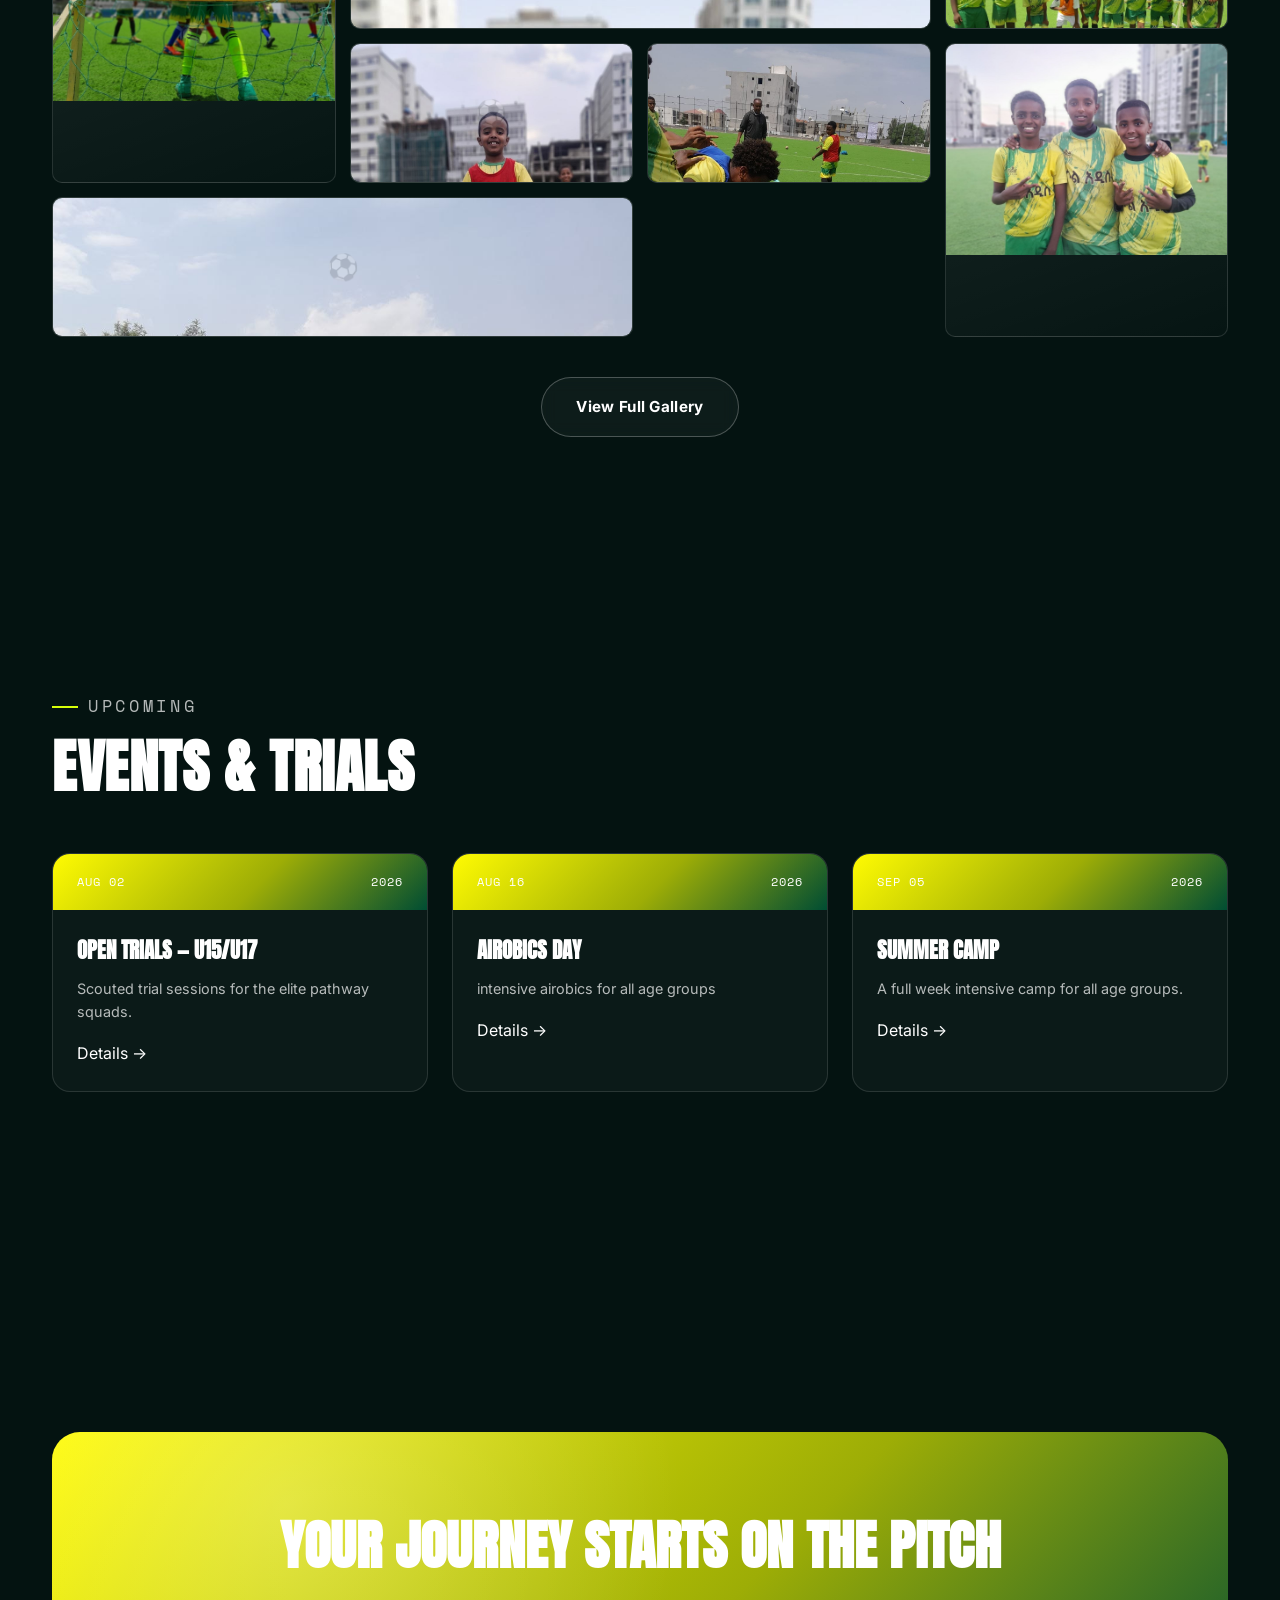
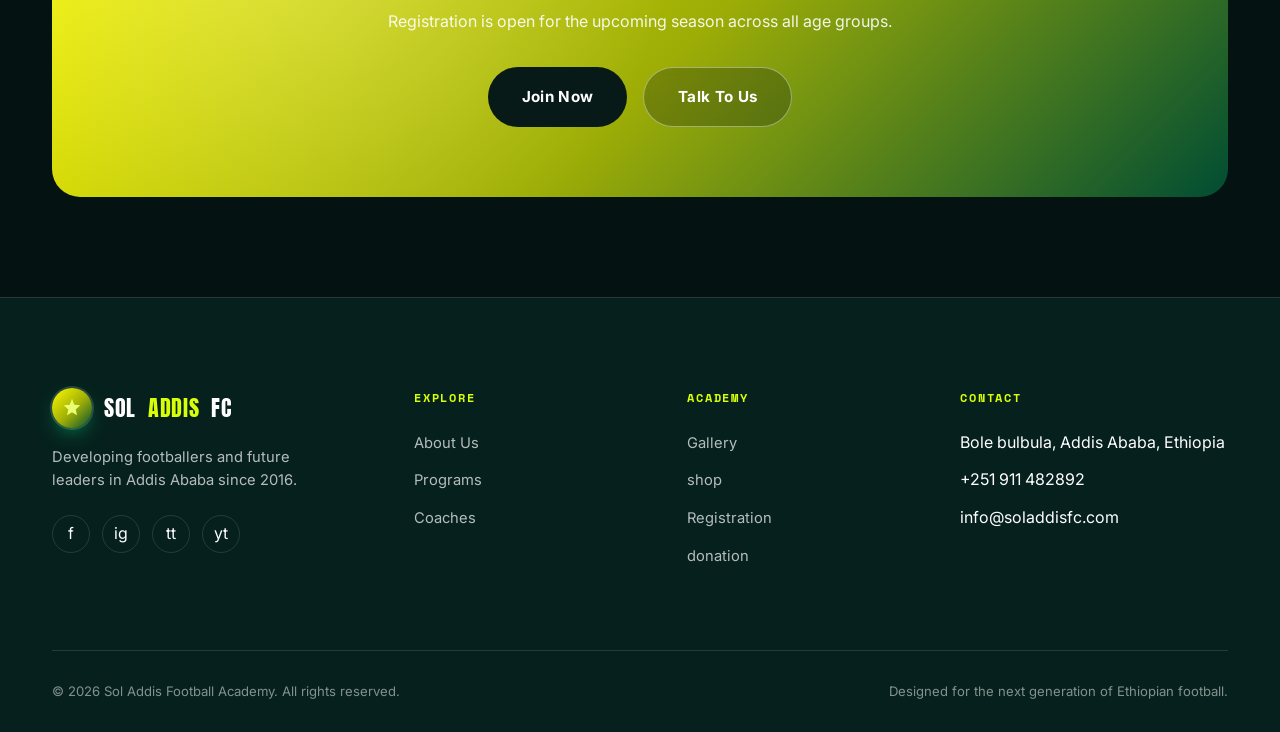
==== commit 45288165: "updating new version" ====
--- a/index.html
+++ b/index.html
@@ -138,7 +138,7 @@
      HERO (dynamic background image, same structure/ids/classes as before)
 ======================================================================== -->
 <section class="hero" id="home" style="
-  background: linear-gradient(rgba(7,26,23,0.82), rgba(7,26,23,0.7)), url('player\ 6.png') center 30% / cover no-repeat;
+  background: linear-gradient(rgba(7,26,23,0.82), rgba(7,26,23,0.7)), url('new1.jpg') center 30% / cover no-repeat;
 ">
   <span class="pitch-line l1"></span>
   <span class="pitch-line l2"></span>
@@ -283,7 +283,7 @@
 <section class="why">
   <div class="container why-grid">
     <div class="why-visual" data-reveal>
-      <img src="image home.png"/>
+      <img src="new2.jpg"/>
       <div class="glass-badge">
         <p class="eyebrow" style="margin-bottom:6px;">Since 2016</p>
 
--- a/style.css
+++ b/style.css
@@ -533,12 +533,12 @@
   background:var(--grad-primary);
 }
 .why-visual .glass-badge{
-  position:absolute;bottom:24px;left:24px;right:24px;
+  position:absolute;bottom:4px;left:14px;right:14px;
   background:var(--glass-bg-strong);
   border:1px solid var(--glass-border);
-  backdrop-filter:blur(16px);
+  backdrop-filter:blur(2px);
   border-radius:var(--radius-md);
-  padding:20px;
+  padding:1px;
 }
 .why-list{display:grid;gap:20px;margin-top:12px;}
 .why-item{
